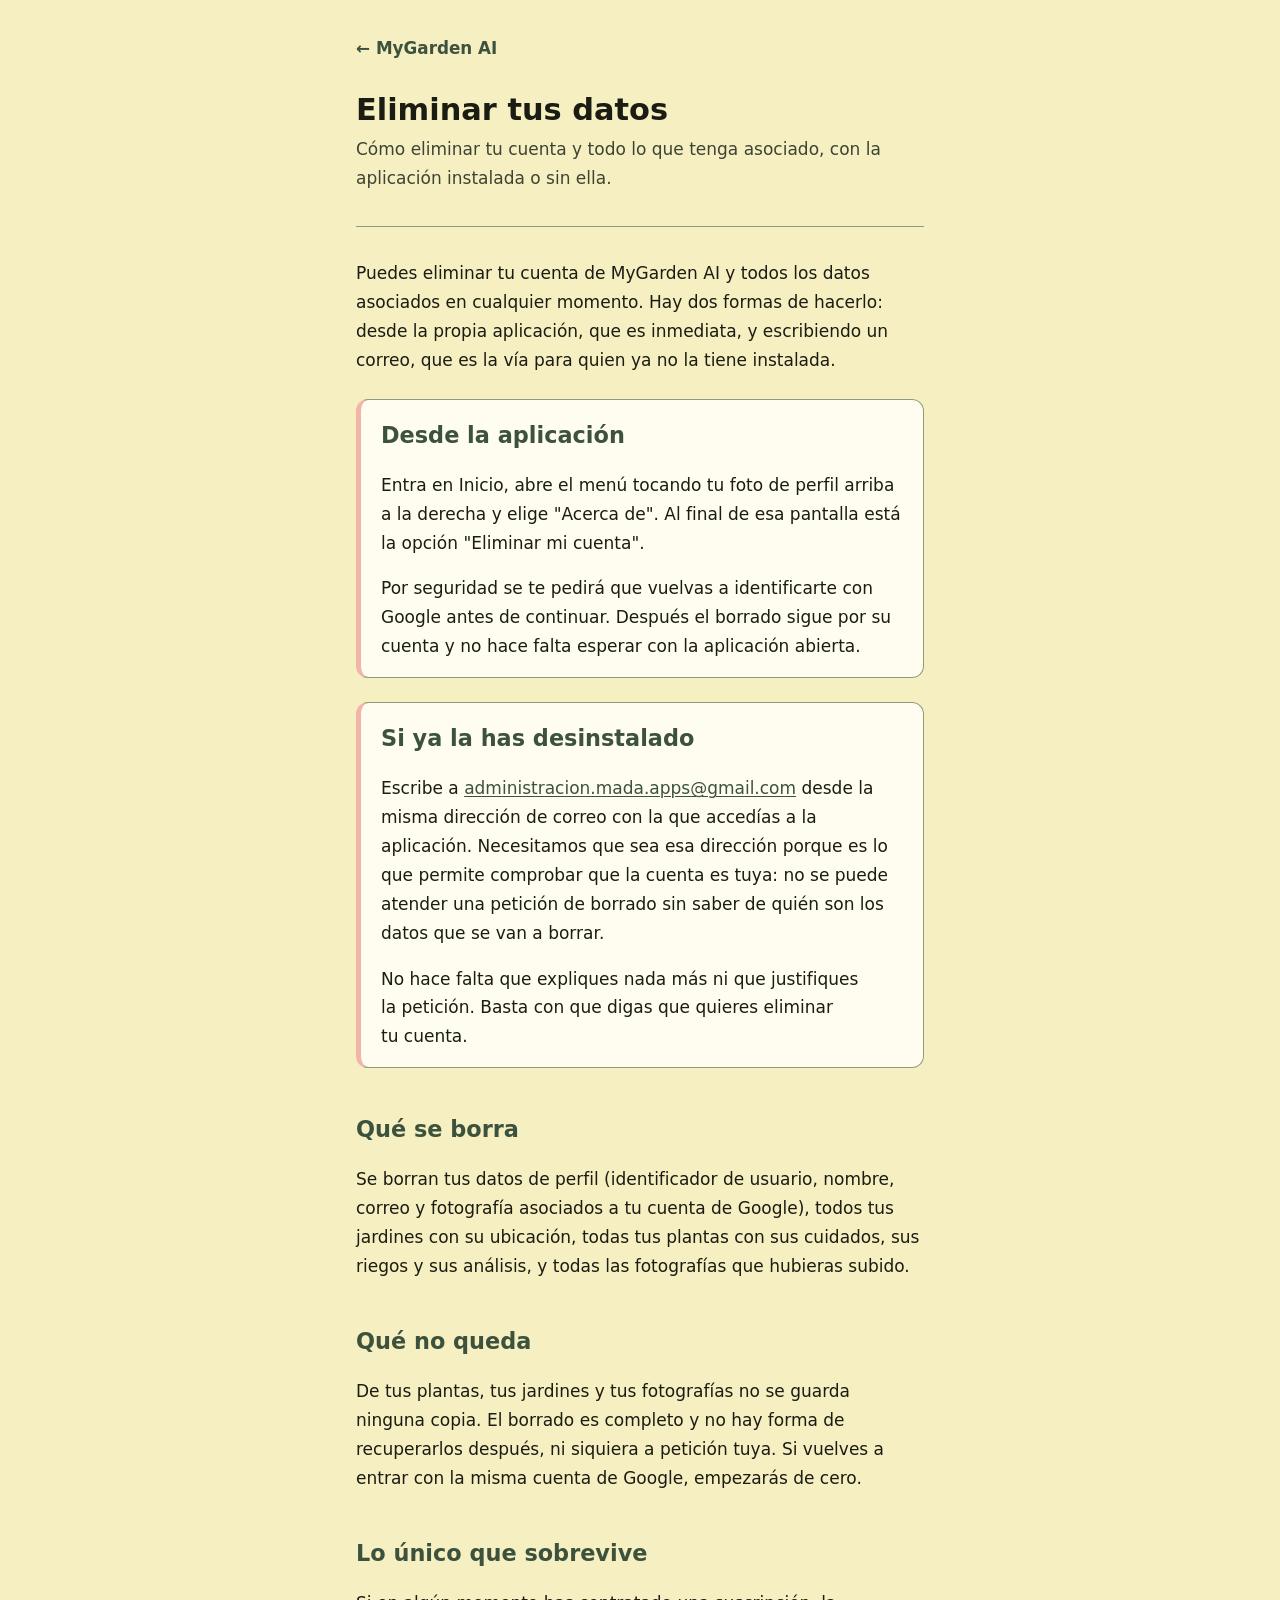
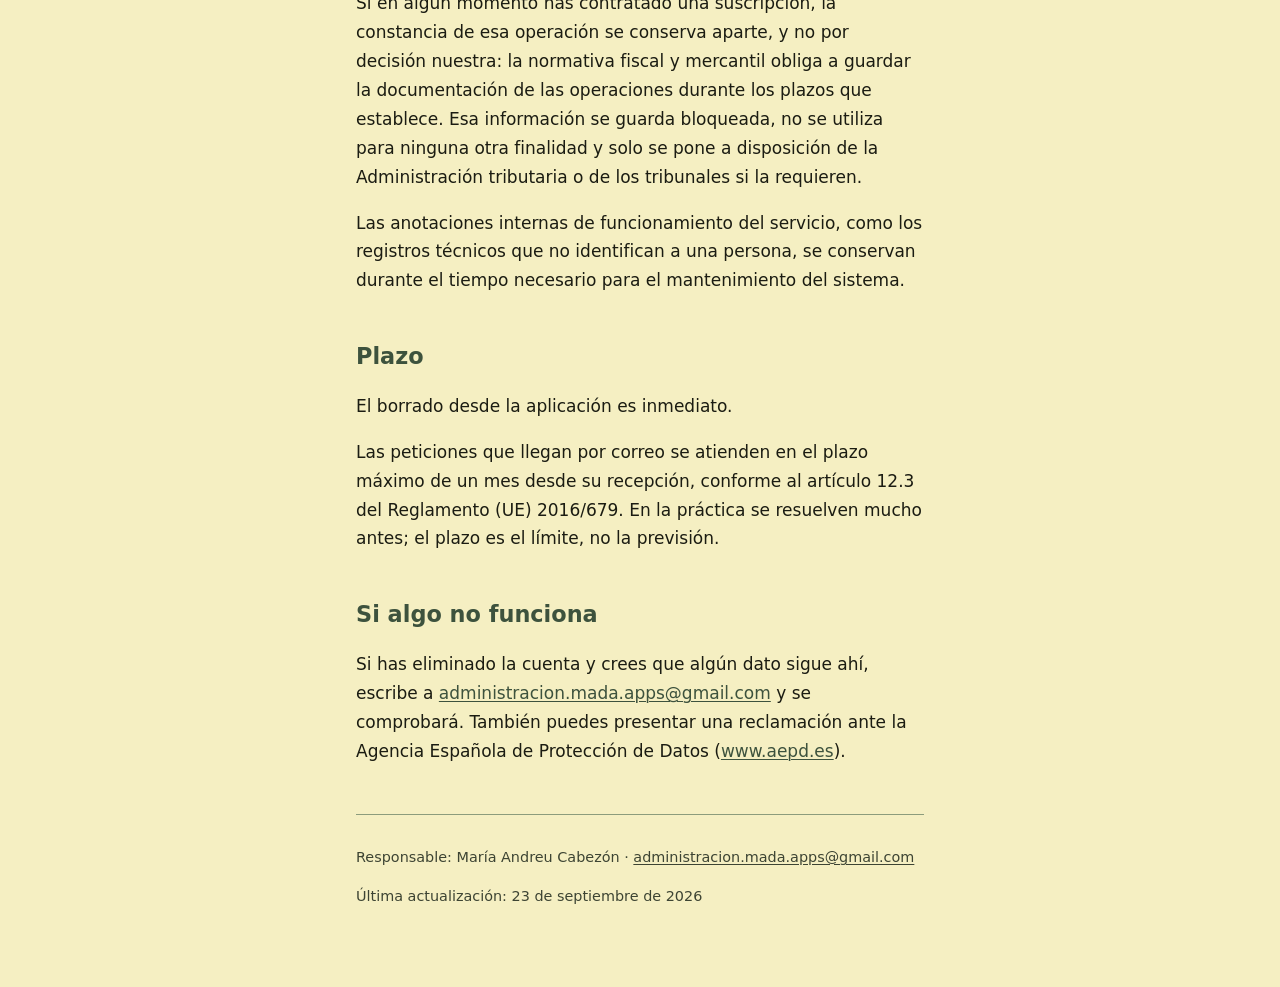
==== borrar-datos.html @ ddff56d8 "Destacar las dos vias de borrado y los avisos de toxicidad .destacado estaba en el CSS pero ninguna " ====
<!DOCTYPE html>
<html lang="es">
  <head>
    <meta charset="utf-8" />
    <meta name="viewport" content="width=device-width, initial-scale=1" />
    <title>Eliminar tus datos · MyGarden AI</title>
    <meta name="description" content="Cómo eliminar tu cuenta y todo lo que tenga asociado, con la aplicación instalada o sin ella." />
    <link rel="stylesheet" href="estilo.css" />
  </head>
  <body>
    <div class="envoltorio">
      <header>
        <a class="marca" href="index.html">&larr; MyGarden AI</a>
        <h1>Eliminar tus datos</h1>
        <p class="entradilla">Cómo eliminar tu cuenta y todo lo que tenga asociado, con la aplicación instalada o sin ella.</p>
      </header>
      <p>Puedes eliminar tu cuenta de MyGarden AI y todos los datos asociados en cualquier momento. Hay dos formas de hacerlo: desde la propia aplicación, que es inmediata, y escribiendo un correo, que es la vía para quien ya no la tiene instalada.</p>
      <div class="destacado">
      <h2 id="desde-la-aplicacion">Desde la aplicación</h2>
      <p>Entra en Inicio, abre el menú tocando tu foto de perfil arriba a la derecha y elige "Acerca de". Al final de esa pantalla está la opción "Eliminar mi cuenta".</p>
      <p>Por seguridad se te pedirá que vuelvas a identificarte con Google antes de continuar. Después el borrado sigue por su cuenta y no hace falta esperar con la aplicación abierta.</p>
      </div>
      <div class="destacado">
      <h2 id="si-ya-la-has-desinstalado">Si ya la has desinstalado</h2>
      <p>Escribe a <a href="mailto:administracion.mada.apps@gmail.com?subject=Eliminar%20mi%20cuenta">administracion.mada.apps@gmail.com</a> desde la misma dirección de correo con la que accedías a la aplicación. Necesitamos que sea esa dirección porque es lo que permite comprobar que la cuenta es tuya: no se puede atender una petición de borrado sin saber de quién son los datos que se van a borrar.</p>
      <p>No hace falta que expliques nada más ni que justifiques la petición. Basta con que digas que quieres eliminar tu cuenta.</p>
      </div>
      <h2 id="que-se-borra">Qué se borra</h2>
      <p>Se borran tus datos de perfil (identificador de usuario, nombre, correo y fotografía asociados a tu cuenta de Google), todos tus jardines con su ubicación, todas tus plantas con sus cuidados, sus riegos y sus análisis, y todas las fotografías que hubieras subido.</p>
      <h2 id="que-no-queda">Qué no queda</h2>
      <p>De tus plantas, tus jardines y tus fotografías no se guarda ninguna copia. El borrado es completo y no hay forma de recuperarlos después, ni siquiera a petición tuya. Si vuelves a entrar con la misma cuenta de Google, empezarás de cero.</p>
      <h2 id="lo-unico-que-sobrevive">Lo único que sobrevive</h2>
      <p>Si en algún momento has contratado una suscripción, la constancia de esa operación se conserva aparte, y no por decisión nuestra: la normativa fiscal y mercantil obliga a guardar la documentación de las operaciones durante los plazos que establece. Esa información se guarda bloqueada, no se utiliza para ninguna otra finalidad y solo se pone a disposición de la Administración tributaria o de los tribunales si la requieren.</p>
      <p>Las anotaciones internas de funcionamiento del servicio, como los registros técnicos que no identifican a una persona, se conservan durante el tiempo necesario para el mantenimiento del sistema.</p>
      <h2 id="plazo">Plazo</h2>
      <p>El borrado desde la aplicación es inmediato.</p>
      <p>Las peticiones que llegan por correo se atienden en el plazo máximo de un mes desde su recepción, conforme al artículo 12.3 del Reglamento (UE) 2016/679. En la práctica se resuelven mucho antes; el plazo es el límite, no la previsión.</p>
      <h2 id="si-algo-no-funciona">Si algo no funciona</h2>
      <p>Si has eliminado la cuenta y crees que algún dato sigue ahí, escribe a <a href="mailto:administracion.mada.apps@gmail.com">administracion.mada.apps@gmail.com</a> y se comprobará. También puedes presentar una reclamación ante la Agencia Española de Protección de Datos (<a href="https://www.aepd.es" rel="noopener">www.aepd.es</a>).</p>
      <footer>
        <p>
          Responsable: María Andreu Cabezón &middot;
          <a href="mailto:administracion.mada.apps@gmail.com">administracion.mada.apps@gmail.com</a>
        </p>
        <p>Última actualización: 23 de septiembre de 2026</p>
      </footer>
    </div>
  </body>
</html>
---- estilo.css ----
/*
 * Los colores son los de la app (ver Color.kt en el repositorio de MyGarden),
 * para que quien llegue aquí desde la ficha de Play reconozca que es lo mismo.
 * La escala de superficies está rota a propósito allí —la tarjeta es más
 * oscura que el fondo— y aquí se respeta por la misma razón.
 */
:root {
  --fondo: #f5efc2;
  --superficie: #fffdf0;
  --tarjeta: #b1c79d;
  --texto: #1b1c12;
  --texto-suave: #3d4433;
  --primario: #3d523d;
  --acento: #f3b4a9;
  --borde: #8c9c7c;
  /* Scrollbars y fondo previo a la carga siguen el esquema, no solo la página. */
  color-scheme: light dark;
}

@media (prefers-color-scheme: dark) {
  :root {
    --fondo: #10140f;
    --superficie: #1b211a;
    --tarjeta: #2a302a;
    --texto: #e0e4db;
    --texto-suave: #c2c9bd;
    --primario: #a8cfa0;
    --acento: #f3b4a9;
    --borde: #46503f;
  }
}

* {
  box-sizing: border-box;
}

body {
  margin: 0;
  padding: 0;
  background: var(--fondo);
  color: var(--texto);
  /*
   * Fuentes del sistema: sin licencia que cumplir, sin descargar nada y, sobre
   * todo, sin pedirle ficheros a Google desde la página que explica a quién
   * van los datos del lector.
   */
  font-family: system-ui, -apple-system, "Segoe UI", Roboto, sans-serif;
  /* Un texto legal se lee entero o no se lee: interlineado generoso. */
  line-height: 1.7;
  /* 17px, pero en rem: respeta el tamaño de texto que el usuario tenga elegido. */
  font-size: 1.0625rem;
}

.envoltorio {
  /* Unos 70 caracteres por línea (medido), que es donde deja de cansar. */
  max-width: 38rem;
  margin: 0 auto;
  padding: 1.5rem 1.25rem 4rem;
}

header {
  border-bottom: 1px solid var(--borde);
  margin-bottom: 2rem;
  padding-bottom: 1rem;
}

.marca {
  display: inline-flex;
  align-items: baseline;
  gap: 0.4rem;
  color: var(--primario);
  font-weight: 700;
  font-size: 1.05rem;
  text-decoration: none;
  /* Es la única vía de vuelta: que se acierte con el pulgar. */
  padding-block: 0.6rem;
}

.marca:hover {
  text-decoration: underline;
}

h1 {
  font-size: 1.9rem;
  line-height: 1.25;
  margin: 1.2rem 0 0.4rem;
  color: var(--texto);
}

/* Con 1.15rem el h2 medía 18px sobre 17px de cuerpo: no se veía al escanear. */
h2 {
  font-size: 1.4rem;
  margin: 2.6rem 0 0.5rem;
  color: var(--primario);
}

/* Los apartados que cuelgan de un grupo: solo los hay en la página de IA. */
h3 {
  font-size: 1.2rem;
  margin: 1.8rem 0 0.4rem;
  color: var(--primario);
}

h1,
h2,
h3 {
  text-wrap: balance;
}

/* Al saltar desde el índice, que el título no quede pegado al borde. */
h2,
h3 {
  scroll-margin-top: 1rem;
}

p,
.indice span {
  text-wrap: pretty;
}

.entradilla {
  color: var(--texto-suave);
  margin-top: 0;
}

/*
 * La portada: el logo hace de título. El dibujo trae su fondo blanco pegado
 * -viene del mismo fichero que usa la app- y en modo oscuro se ve como una
 * tarjeta clara. Es a propósito: la app hace lo mismo, recortándolo con
 * esquinas redondeadas sobre la foto de portada.
 */
header.portada {
  text-align: center;
}

.logo {
  margin: 0.5rem 0 0;
}

.logo img {
  display: block;
  margin: 0 auto;
  width: min(15rem, 70%);
  height: auto;
  border-radius: 20px;
}

.lema {
  color: var(--texto-suave);
  margin: 0.6rem 0 1.2rem;
  font-size: 1.15rem;
}

a {
  color: var(--primario);
  text-decoration-thickness: 1px;
  text-underline-offset: 2px;
}

a:focus-visible,
summary:focus-visible {
  outline: 3px solid var(--primario);
  outline-offset: 2px;
}

/* Las tarjetas del índice: el mismo salvia que la app usa para las suyas. */
.indice {
  list-style: none;
  padding: 0;
  margin: 2rem 0 0;
  display: grid;
  gap: 0.75rem;
}

.indice a {
  display: block;
  background: var(--tarjeta);
  color: var(--texto);
  padding: 1rem 1.25rem;
  border-radius: 14px;
  text-decoration: none;
  border: 1px solid transparent;
}

.indice a:hover,
.indice a:focus-visible {
  border-color: var(--primario);
}

.indice strong {
  display: block;
  font-size: 1.05rem;
}

.indice span {
  color: var(--texto-suave);
  font-size: 0.92rem;
}

/* "En esta página": plegado, para no empujar el texto hacia abajo. */
.contenido {
  border: 1px solid var(--borde);
  border-radius: 12px;
  padding: 0 1.25rem;
  margin: 0 0 1.5rem;
}

.contenido summary {
  cursor: pointer;
  font-weight: 700;
  color: var(--primario);
  padding-block: 0.7rem;
}

.contenido ul {
  list-style: none;
  padding: 0;
  margin: 0 0 0.6rem;
}

.contenido a {
  display: block;
  padding-block: 0.3rem;
}

.contenido .sub {
  margin-left: 1.1rem;
}

/*
 * Lo que el lector tiene que hacer o no puede pasar por alto: las dos vías
 * para borrar sus datos y los avisos de toxicidad. Lleva dentro su título.
 */
.destacado {
  background: var(--superficie);
  border: 1px solid var(--borde);
  border-left: 5px solid var(--acento);
  border-radius: 12px;
  padding: 1rem 1.25rem;
  margin: 1.5rem 0;
}

.destacado > :first-child {
  margin-top: 0;
}

.destacado > :last-child {
  margin-bottom: 0;
}

footer {
  border-top: 1px solid var(--borde);
  margin-top: 3rem;
  padding-top: 1rem;
  color: var(--texto-suave);
  font-size: 0.9rem;
}

footer a {
  color: var(--texto-suave);
}

/* Una línea de teléfono no aguanta 17px con márgenes de escritorio. */
@media (max-width: 30rem) {
  body {
    font-size: 1rem;
  }

  h1 {
    font-size: 1.75rem;
  }

  .envoltorio {
    padding: 1.25rem 1rem 3rem;
  }
}
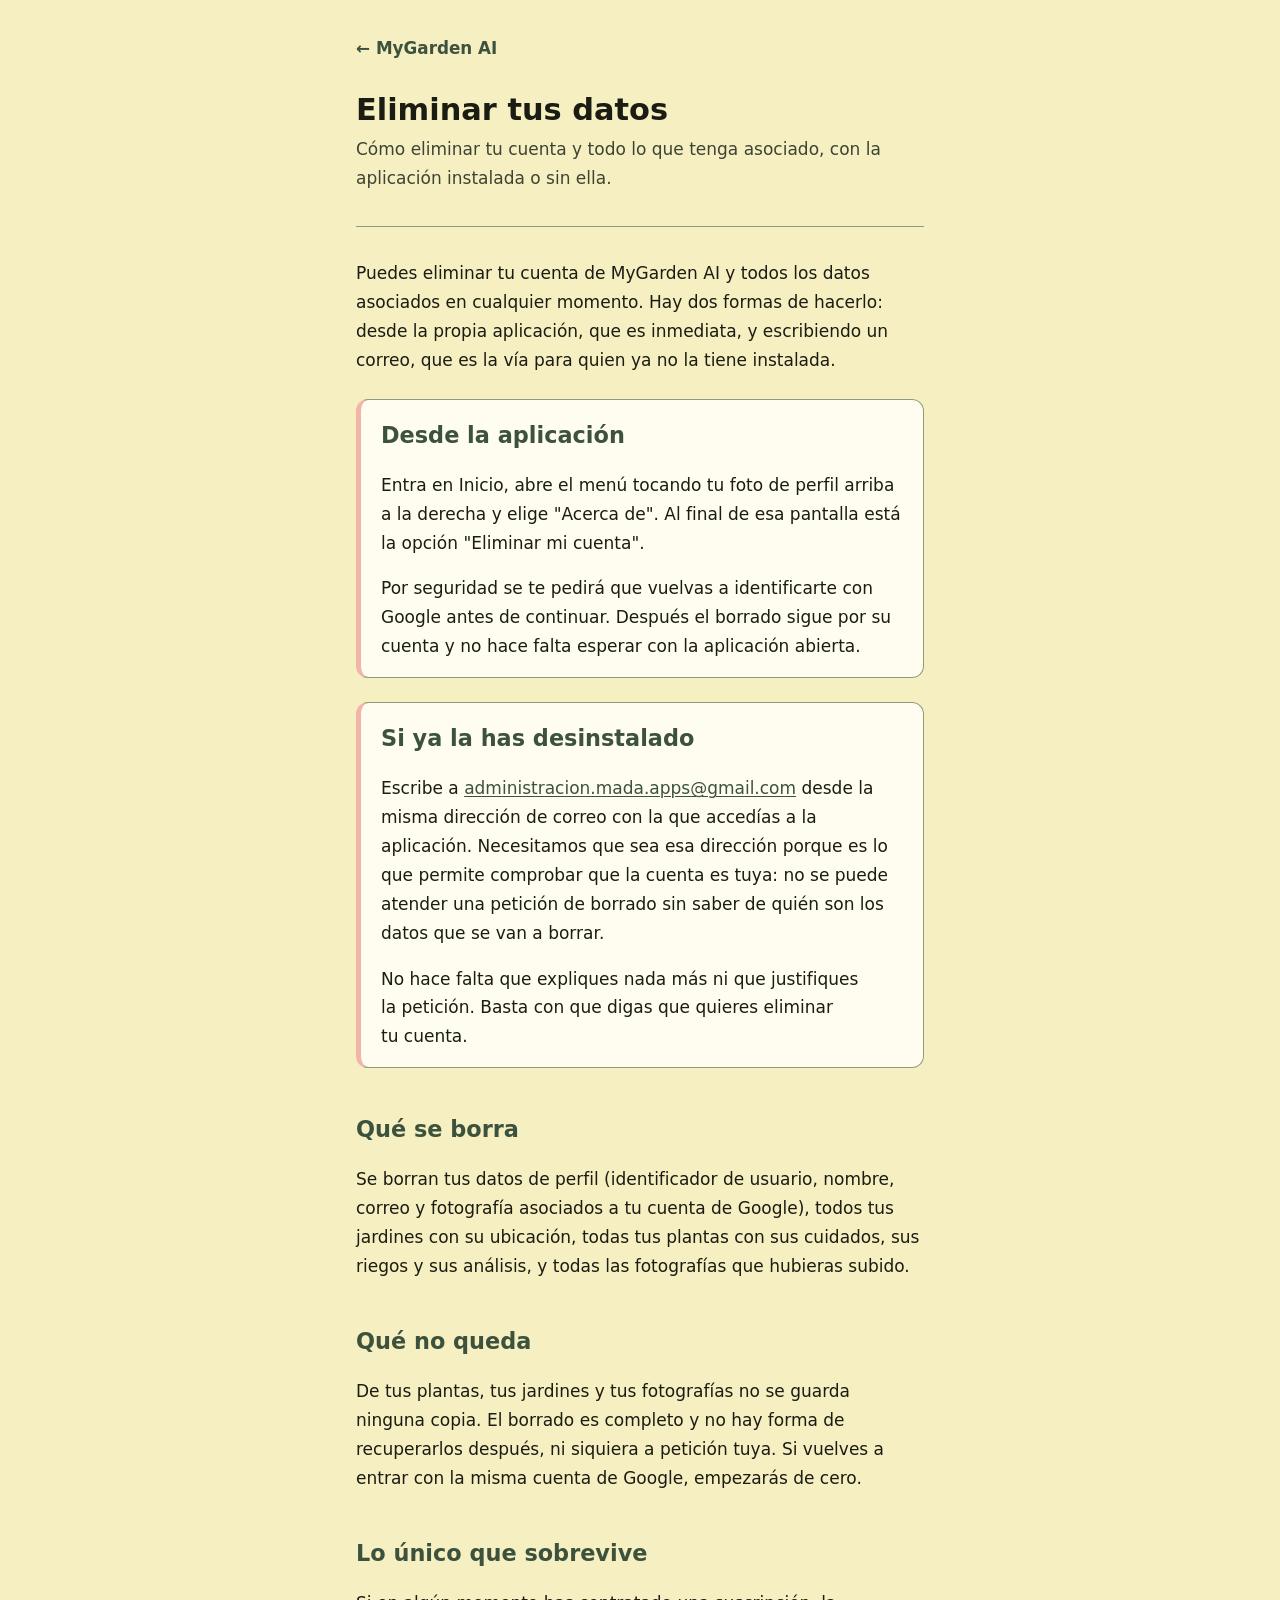
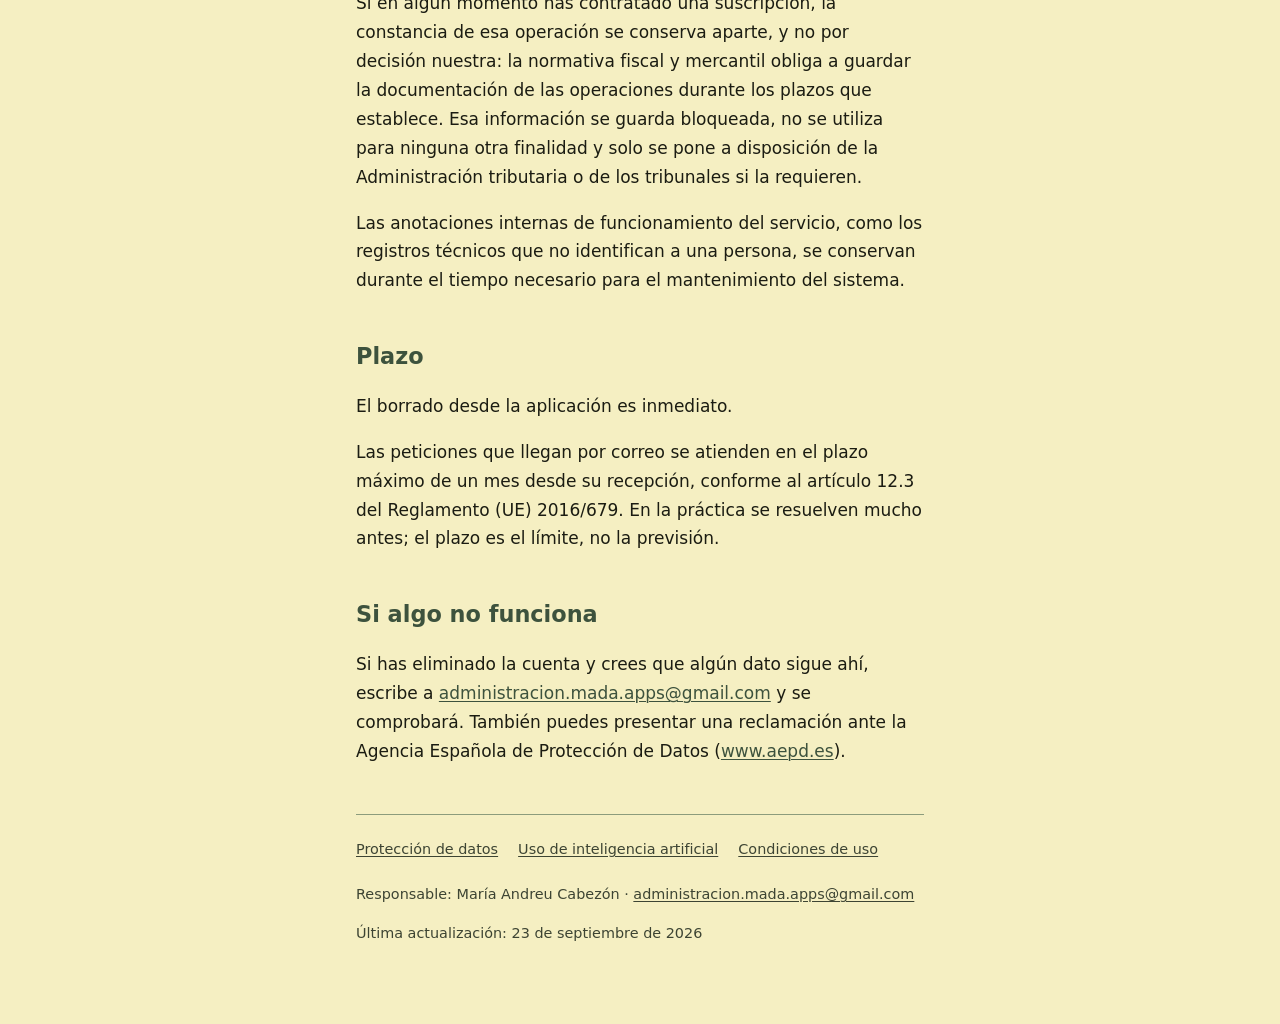
==== commit f8270f9d: "Anadir navegacion entre paginas y el landmark main Desde la politica de privacidad habia que volver " ====
--- a/borrar-datos.html
+++ b/borrar-datos.html
@@ -14,30 +14,39 @@
         <h1>Eliminar tus datos</h1>
         <p class="entradilla">Cómo eliminar tu cuenta y todo lo que tenga asociado, con la aplicación instalada o sin ella.</p>
       </header>
-      <p>Puedes eliminar tu cuenta de MyGarden AI y todos los datos asociados en cualquier momento. Hay dos formas de hacerlo: desde la propia aplicación, que es inmediata, y escribiendo un correo, que es la vía para quien ya no la tiene instalada.</p>
-      <div class="destacado">
-      <h2 id="desde-la-aplicacion">Desde la aplicación</h2>
-      <p>Entra en Inicio, abre el menú tocando tu foto de perfil arriba a la derecha y elige "Acerca de". Al final de esa pantalla está la opción "Eliminar mi cuenta".</p>
-      <p>Por seguridad se te pedirá que vuelvas a identificarte con Google antes de continuar. Después el borrado sigue por su cuenta y no hace falta esperar con la aplicación abierta.</p>
-      </div>
-      <div class="destacado">
-      <h2 id="si-ya-la-has-desinstalado">Si ya la has desinstalado</h2>
-      <p>Escribe a <a href="mailto:administracion.mada.apps@gmail.com?subject=Eliminar%20mi%20cuenta">administracion.mada.apps@gmail.com</a> desde la misma dirección de correo con la que accedías a la aplicación. Necesitamos que sea esa dirección porque es lo que permite comprobar que la cuenta es tuya: no se puede atender una petición de borrado sin saber de quién son los datos que se van a borrar.</p>
-      <p>No hace falta que expliques nada más ni que justifiques la petición. Basta con que digas que quieres eliminar tu cuenta.</p>
-      </div>
-      <h2 id="que-se-borra">Qué se borra</h2>
-      <p>Se borran tus datos de perfil (identificador de usuario, nombre, correo y fotografía asociados a tu cuenta de Google), todos tus jardines con su ubicación, todas tus plantas con sus cuidados, sus riegos y sus análisis, y todas las fotografías que hubieras subido.</p>
-      <h2 id="que-no-queda">Qué no queda</h2>
-      <p>De tus plantas, tus jardines y tus fotografías no se guarda ninguna copia. El borrado es completo y no hay forma de recuperarlos después, ni siquiera a petición tuya. Si vuelves a entrar con la misma cuenta de Google, empezarás de cero.</p>
-      <h2 id="lo-unico-que-sobrevive">Lo único que sobrevive</h2>
-      <p>Si en algún momento has contratado una suscripción, la constancia de esa operación se conserva aparte, y no por decisión nuestra: la normativa fiscal y mercantil obliga a guardar la documentación de las operaciones durante los plazos que establece. Esa información se guarda bloqueada, no se utiliza para ninguna otra finalidad y solo se pone a disposición de la Administración tributaria o de los tribunales si la requieren.</p>
-      <p>Las anotaciones internas de funcionamiento del servicio, como los registros técnicos que no identifican a una persona, se conservan durante el tiempo necesario para el mantenimiento del sistema.</p>
-      <h2 id="plazo">Plazo</h2>
-      <p>El borrado desde la aplicación es inmediato.</p>
-      <p>Las peticiones que llegan por correo se atienden en el plazo máximo de un mes desde su recepción, conforme al artículo 12.3 del Reglamento (UE) 2016/679. En la práctica se resuelven mucho antes; el plazo es el límite, no la previsión.</p>
-      <h2 id="si-algo-no-funciona">Si algo no funciona</h2>
-      <p>Si has eliminado la cuenta y crees que algún dato sigue ahí, escribe a <a href="mailto:administracion.mada.apps@gmail.com">administracion.mada.apps@gmail.com</a> y se comprobará. También puedes presentar una reclamación ante la Agencia Española de Protección de Datos (<a href="https://www.aepd.es" rel="noopener">www.aepd.es</a>).</p>
+      <main>
+        <p>Puedes eliminar tu cuenta de MyGarden AI y todos los datos asociados en cualquier momento. Hay dos formas de hacerlo: desde la propia aplicación, que es inmediata, y escribiendo un correo, que es la vía para quien ya no la tiene instalada.</p>
+        <div class="destacado">
+        <h2 id="desde-la-aplicacion">Desde la aplicación</h2>
+        <p>Entra en Inicio, abre el menú tocando tu foto de perfil arriba a la derecha y elige "Acerca de". Al final de esa pantalla está la opción "Eliminar mi cuenta".</p>
+        <p>Por seguridad se te pedirá que vuelvas a identificarte con Google antes de continuar. Después el borrado sigue por su cuenta y no hace falta esperar con la aplicación abierta.</p>
+        </div>
+        <div class="destacado">
+        <h2 id="si-ya-la-has-desinstalado">Si ya la has desinstalado</h2>
+        <p>Escribe a <a href="mailto:administracion.mada.apps@gmail.com?subject=Eliminar%20mi%20cuenta">administracion.mada.apps@gmail.com</a> desde la misma dirección de correo con la que accedías a la aplicación. Necesitamos que sea esa dirección porque es lo que permite comprobar que la cuenta es tuya: no se puede atender una petición de borrado sin saber de quién son los datos que se van a borrar.</p>
+        <p>No hace falta que expliques nada más ni que justifiques la petición. Basta con que digas que quieres eliminar tu cuenta.</p>
+        </div>
+        <h2 id="que-se-borra">Qué se borra</h2>
+        <p>Se borran tus datos de perfil (identificador de usuario, nombre, correo y fotografía asociados a tu cuenta de Google), todos tus jardines con su ubicación, todas tus plantas con sus cuidados, sus riegos y sus análisis, y todas las fotografías que hubieras subido.</p>
+        <h2 id="que-no-queda">Qué no queda</h2>
+        <p>De tus plantas, tus jardines y tus fotografías no se guarda ninguna copia. El borrado es completo y no hay forma de recuperarlos después, ni siquiera a petición tuya. Si vuelves a entrar con la misma cuenta de Google, empezarás de cero.</p>
+        <h2 id="lo-unico-que-sobrevive">Lo único que sobrevive</h2>
+        <p>Si en algún momento has contratado una suscripción, la constancia de esa operación se conserva aparte, y no por decisión nuestra: la normativa fiscal y mercantil obliga a guardar la documentación de las operaciones durante los plazos que establece. Esa información se guarda bloqueada, no se utiliza para ninguna otra finalidad y solo se pone a disposición de la Administración tributaria o de los tribunales si la requieren.</p>
+        <p>Las anotaciones internas de funcionamiento del servicio, como los registros técnicos que no identifican a una persona, se conservan durante el tiempo necesario para el mantenimiento del sistema.</p>
+        <h2 id="plazo">Plazo</h2>
+        <p>El borrado desde la aplicación es inmediato.</p>
+        <p>Las peticiones que llegan por correo se atienden en el plazo máximo de un mes desde su recepción, conforme al artículo 12.3 del Reglamento (UE) 2016/679. En la práctica se resuelven mucho antes; el plazo es el límite, no la previsión.</p>
+        <h2 id="si-algo-no-funciona">Si algo no funciona</h2>
+        <p>Si has eliminado la cuenta y crees que algún dato sigue ahí, escribe a <a href="mailto:administracion.mada.apps@gmail.com">administracion.mada.apps@gmail.com</a> y se comprobará. También puedes presentar una reclamación ante la Agencia Española de Protección de Datos (<a href="https://www.aepd.es" rel="noopener">www.aepd.es</a>).</p>
+      </main>
       <footer>
+        <nav aria-label="Otras páginas">
+          <ul>
+            <li><a href="privacidad.html">Protección de datos</a></li>
+            <li><a href="ia.html">Uso de inteligencia artificial</a></li>
+            <li><a href="terminos.html">Condiciones de uso</a></li>
+          </ul>
+        </nav>
         <p>
           Responsable: María Andreu Cabezón &middot;
           <a href="mailto:administracion.mada.apps@gmail.com">administracion.mada.apps@gmail.com</a>
--- a/estilo.css
+++ b/estilo.css
@@ -260,6 +260,21 @@
   color: var(--texto-suave);
 }
 
+/* Las demás páginas. El alto del enlace es para que se acierte con el pulgar. */
+footer nav ul {
+  list-style: none;
+  padding: 0;
+  margin: 0 0 0.75rem;
+  display: flex;
+  flex-wrap: wrap;
+  gap: 0 1.25rem;
+}
+
+footer nav a {
+  display: inline-block;
+  padding-block: 0.4rem;
+}
+
 /* Una línea de teléfono no aguanta 17px con márgenes de escritorio. */
 @media (max-width: 30rem) {
   body {
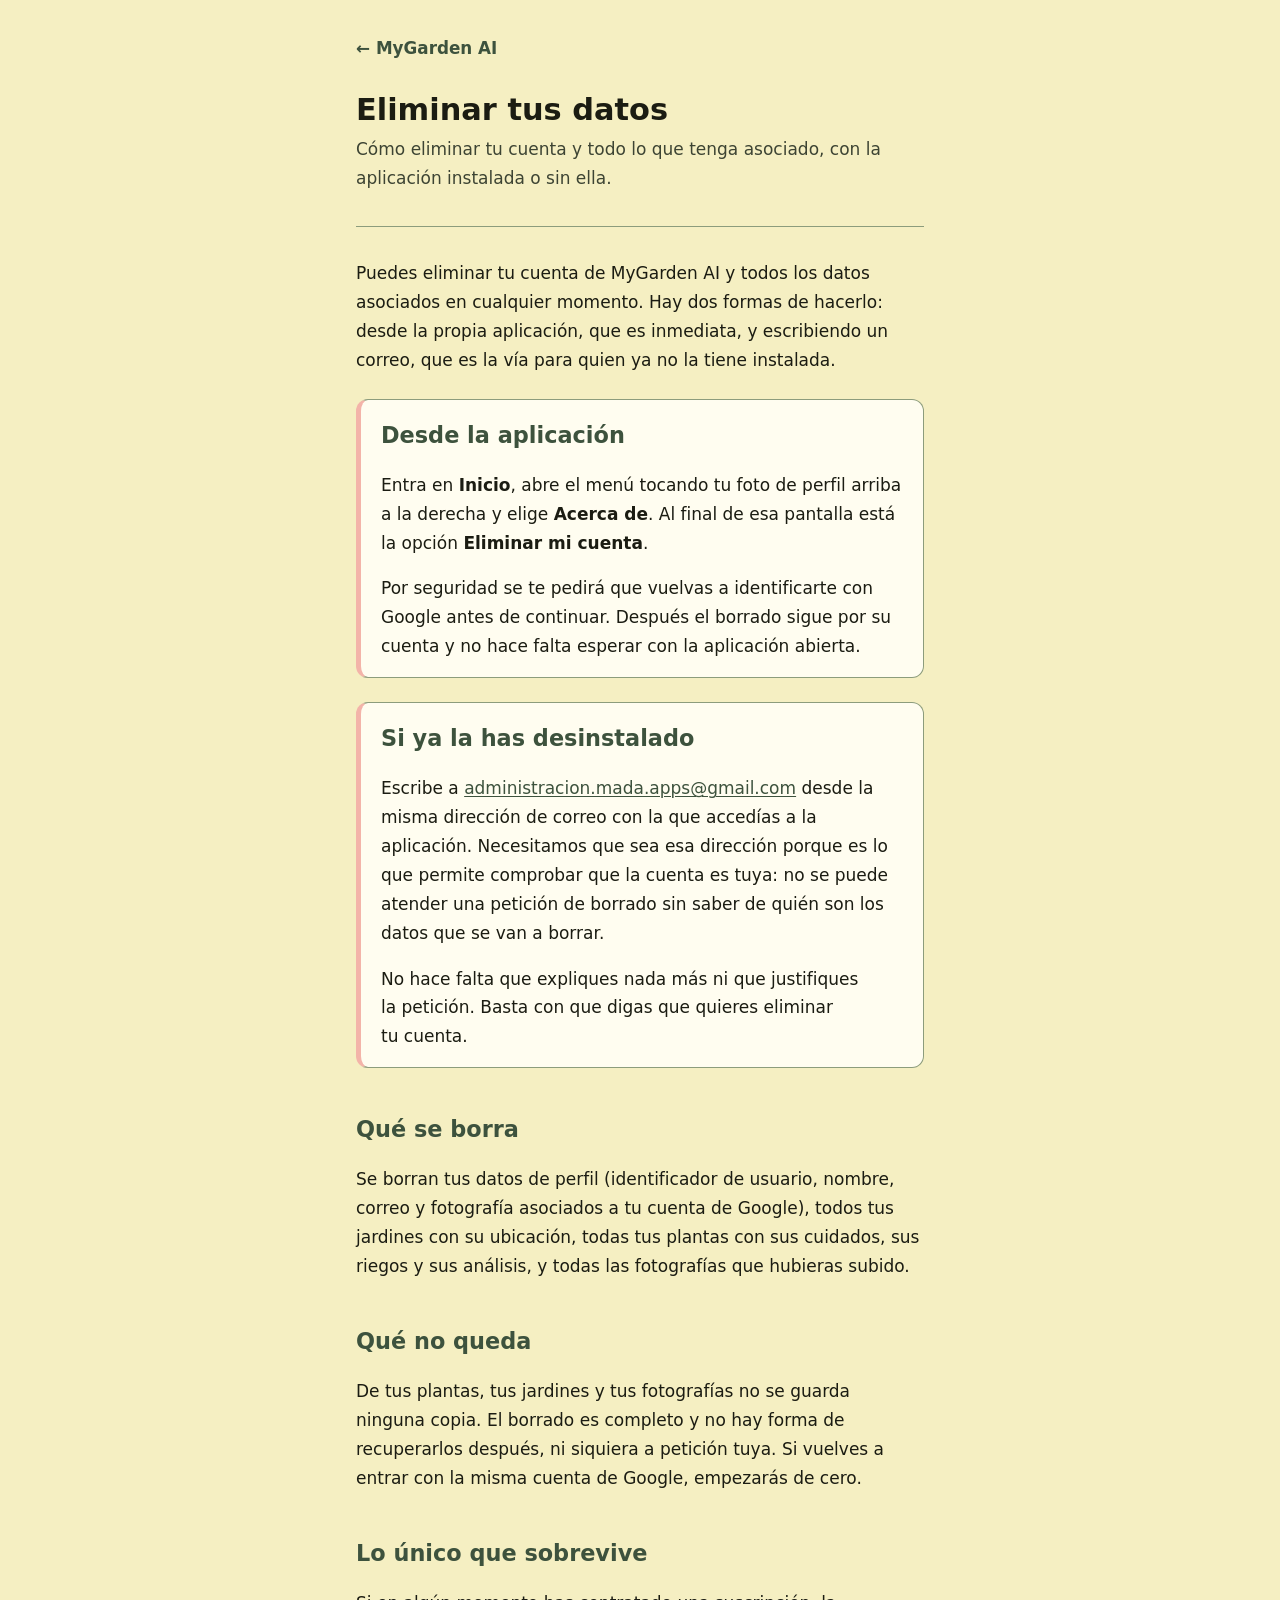
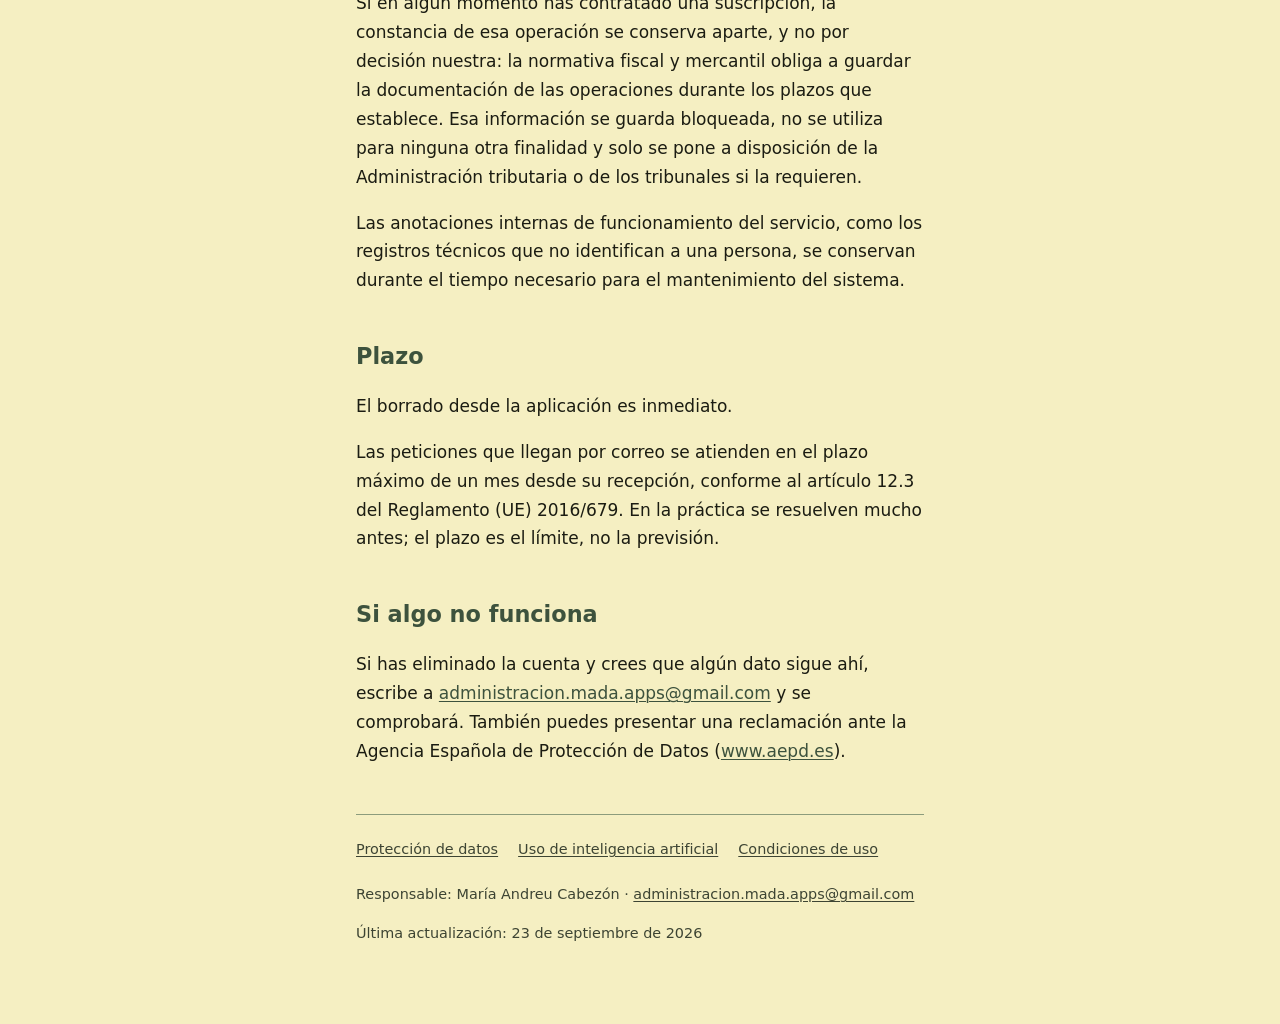
==== commit cc5b61ae: "Poner en negrita los nombres de menu en borrar-datos "Inicio", "Acerca de" y "Eliminar mi cuenta" ib" ====
--- a/borrar-datos.html
+++ b/borrar-datos.html
@@ -5,6 +5,20 @@
     <meta name="viewport" content="width=device-width, initial-scale=1" />
     <title>Eliminar tus datos · MyGarden AI</title>
     <meta name="description" content="Cómo eliminar tu cuenta y todo lo que tenga asociado, con la aplicación instalada o sin ella." />
+    <meta name="theme-color" content="#f5efc2" media="(prefers-color-scheme: light)" />
+    <meta name="theme-color" content="#10140f" media="(prefers-color-scheme: dark)" />
+    <link rel="icon" href="icono.png" type="image/png" />
+    <link rel="apple-touch-icon" href="icono.png" />
+    <meta property="og:site_name" content="MyGarden AI" />
+    <meta property="og:type" content="website" />
+    <meta property="og:locale" content="es_ES" />
+    <meta property="og:title" content="Eliminar tus datos · MyGarden AI" />
+    <meta property="og:description" content="Cómo eliminar tu cuenta y todo lo que tenga asociado, con la aplicación instalada o sin ella." />
+    <meta property="og:url" content="https://administracionmadaapps.github.io/MyGarden_web/borrar-datos.html" />
+    <meta property="og:image" content="https://administracionmadaapps.github.io/MyGarden_web/logo.jpg" />
+    <meta property="og:image:width" content="1024" />
+    <meta property="og:image:height" content="806" />
+    <meta property="og:image:alt" content="MyGarden AI" />
     <link rel="stylesheet" href="estilo.css" />
   </head>
   <body>
@@ -18,7 +32,7 @@
         <p>Puedes eliminar tu cuenta de MyGarden AI y todos los datos asociados en cualquier momento. Hay dos formas de hacerlo: desde la propia aplicación, que es inmediata, y escribiendo un correo, que es la vía para quien ya no la tiene instalada.</p>
         <div class="destacado">
         <h2 id="desde-la-aplicacion">Desde la aplicación</h2>
-        <p>Entra en Inicio, abre el menú tocando tu foto de perfil arriba a la derecha y elige "Acerca de". Al final de esa pantalla está la opción "Eliminar mi cuenta".</p>
+        <p>Entra en <strong>Inicio</strong>, abre el menú tocando tu foto de perfil arriba a la derecha y elige <strong>Acerca de</strong>. Al final de esa pantalla está la opción <strong>Eliminar mi cuenta</strong>.</p>
         <p>Por seguridad se te pedirá que vuelvas a identificarte con Google antes de continuar. Después el borrado sigue por su cuenta y no hace falta esperar con la aplicación abierta.</p>
         </div>
         <div class="destacado">
--- a/estilo.css
+++ b/estilo.css
@@ -197,6 +197,25 @@
   font-size: 0.92rem;
 }
 
+/*
+ * La tarjeta de lo que más se viene a buscar, rellena para que se vea la
+ * primera. Texto en --fondo sobre --primario: el par invertido de los enlaces,
+ * con el mismo contraste (7,3:1 en claro, 10,7:1 en oscuro).
+ */
+.indice a.principal {
+  background: var(--primario);
+  color: var(--fondo);
+}
+
+.indice a.principal span {
+  color: var(--fondo);
+}
+
+.indice a.principal:hover,
+.indice a.principal:focus-visible {
+  border-color: var(--fondo);
+}
+
 /* "En esta página": plegado, para no empujar el texto hacia abajo. */
 .contenido {
   border: 1px solid var(--borde);
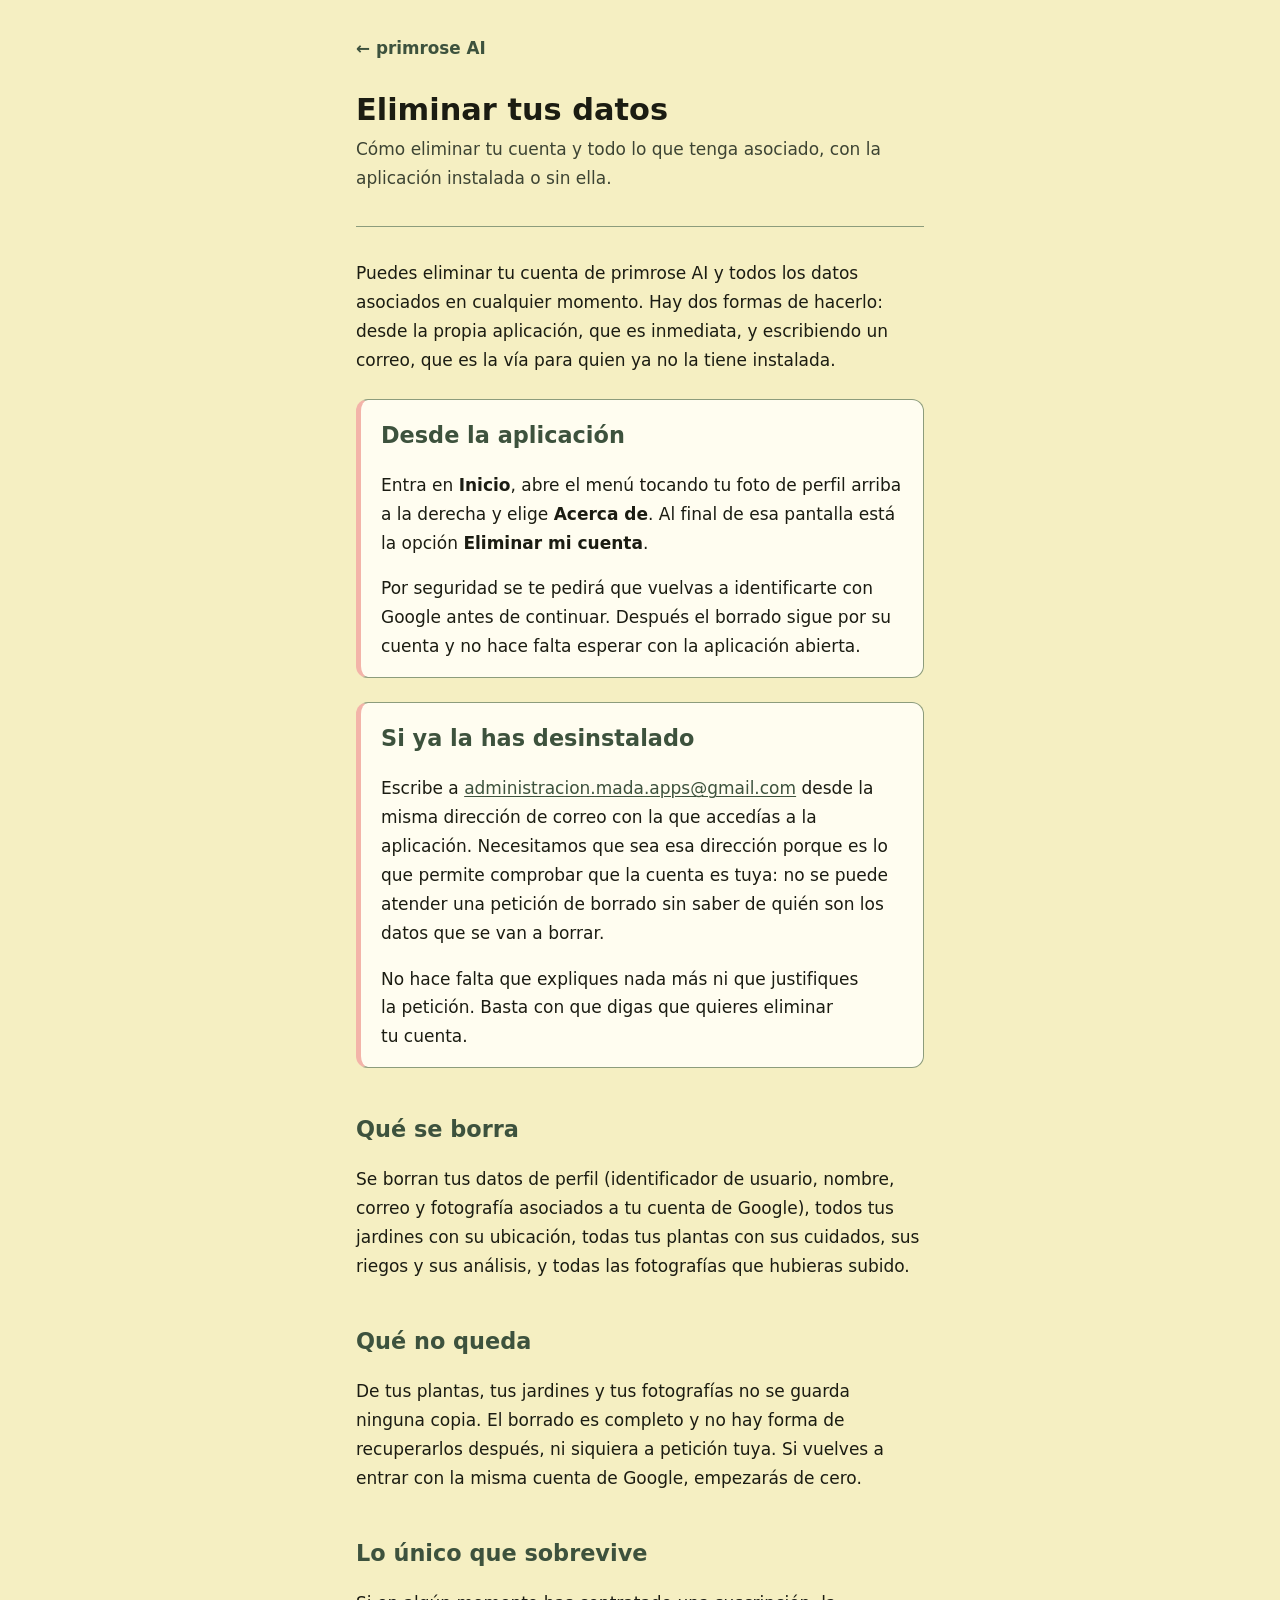
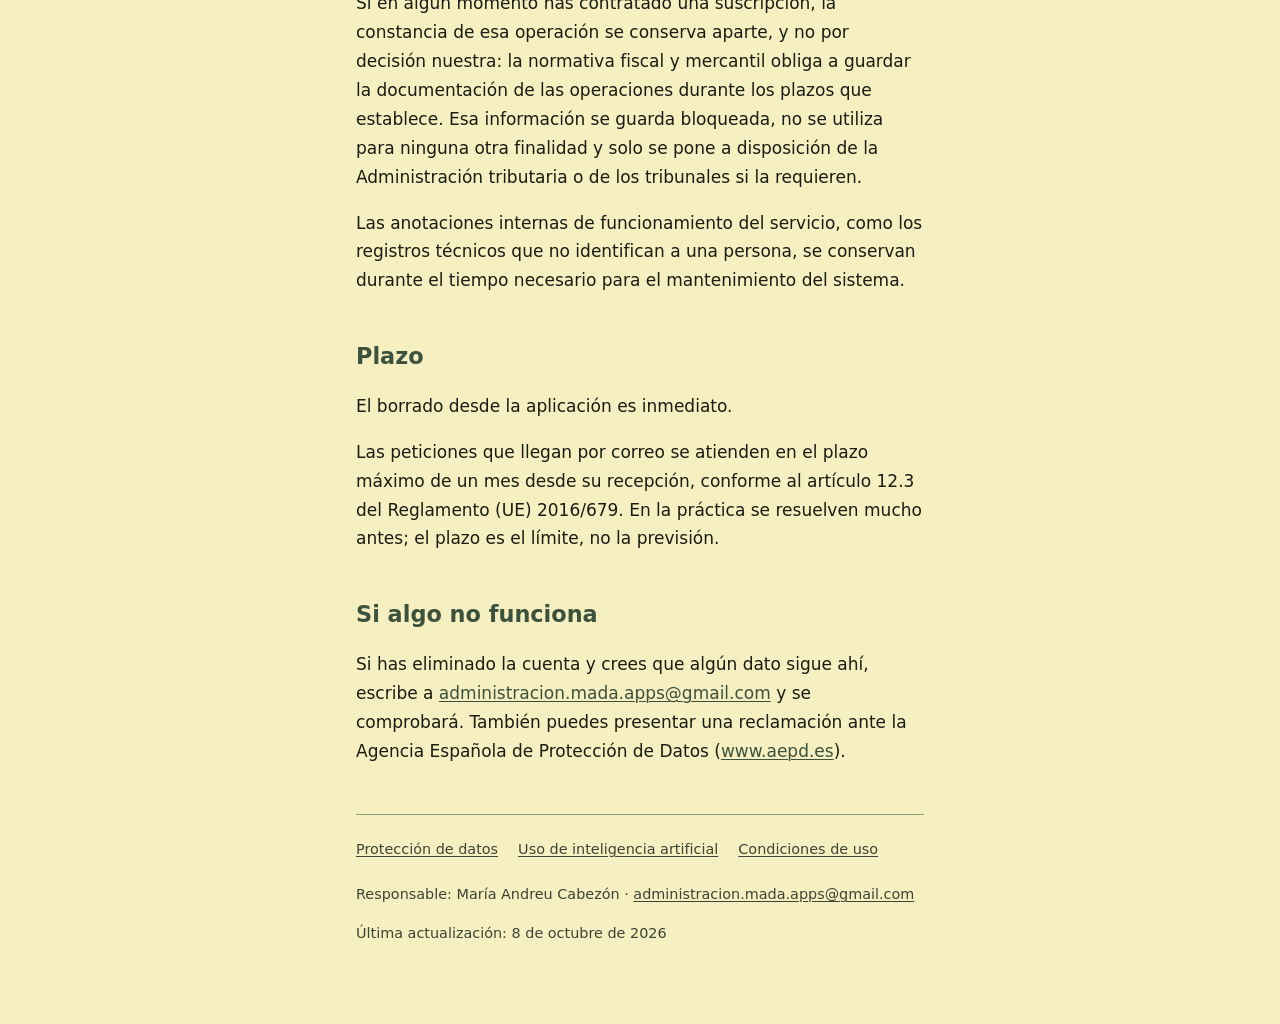
==== commit 332a457c: "Cambiar el nombre y el logo de la web a primrose AI David, oct 2026. Sigue a la app (MyGarden, commi" ====
--- a/borrar-datos.html
+++ b/borrar-datos.html
@@ -3,33 +3,33 @@
   <head>
     <meta charset="utf-8" />
     <meta name="viewport" content="width=device-width, initial-scale=1" />
-    <title>Eliminar tus datos · MyGarden AI</title>
+    <title>Eliminar tus datos · primrose AI</title>
     <meta name="description" content="Cómo eliminar tu cuenta y todo lo que tenga asociado, con la aplicación instalada o sin ella." />
     <meta name="theme-color" content="#f5efc2" media="(prefers-color-scheme: light)" />
     <meta name="theme-color" content="#10140f" media="(prefers-color-scheme: dark)" />
     <link rel="icon" href="icono.png" type="image/png" />
     <link rel="apple-touch-icon" href="icono.png" />
-    <meta property="og:site_name" content="MyGarden AI" />
+    <meta property="og:site_name" content="primrose AI" />
     <meta property="og:type" content="website" />
     <meta property="og:locale" content="es_ES" />
-    <meta property="og:title" content="Eliminar tus datos · MyGarden AI" />
+    <meta property="og:title" content="Eliminar tus datos · primrose AI" />
     <meta property="og:description" content="Cómo eliminar tu cuenta y todo lo que tenga asociado, con la aplicación instalada o sin ella." />
     <meta property="og:url" content="https://administracionmadaapps.github.io/MyGarden_web/borrar-datos.html" />
     <meta property="og:image" content="https://administracionmadaapps.github.io/MyGarden_web/logo.jpg" />
     <meta property="og:image:width" content="1024" />
     <meta property="og:image:height" content="806" />
-    <meta property="og:image:alt" content="MyGarden AI" />
+    <meta property="og:image:alt" content="primrose AI" />
     <link rel="stylesheet" href="estilo.css" />
   </head>
   <body>
     <div class="envoltorio">
       <header>
-        <a class="marca" href="index.html">&larr; MyGarden AI</a>
+        <a class="marca" href="index.html">&larr; primrose AI</a>
         <h1>Eliminar tus datos</h1>
         <p class="entradilla">Cómo eliminar tu cuenta y todo lo que tenga asociado, con la aplicación instalada o sin ella.</p>
       </header>
       <main>
-        <p>Puedes eliminar tu cuenta de MyGarden AI y todos los datos asociados en cualquier momento. Hay dos formas de hacerlo: desde la propia aplicación, que es inmediata, y escribiendo un correo, que es la vía para quien ya no la tiene instalada.</p>
+        <p>Puedes eliminar tu cuenta de primrose AI y todos los datos asociados en cualquier momento. Hay dos formas de hacerlo: desde la propia aplicación, que es inmediata, y escribiendo un correo, que es la vía para quien ya no la tiene instalada.</p>
         <div class="destacado">
         <h2 id="desde-la-aplicacion">Desde la aplicación</h2>
         <p>Entra en <strong>Inicio</strong>, abre el menú tocando tu foto de perfil arriba a la derecha y elige <strong>Acerca de</strong>. Al final de esa pantalla está la opción <strong>Eliminar mi cuenta</strong>.</p>
@@ -65,7 +65,7 @@
           Responsable: María Andreu Cabezón &middot;
           <a href="mailto:administracion.mada.apps@gmail.com">administracion.mada.apps@gmail.com</a>
         </p>
-        <p>Última actualización: 23 de septiembre de 2026</p>
+        <p>Última actualización: 8 de octubre de 2026</p>
       </footer>
     </div>
   </body>
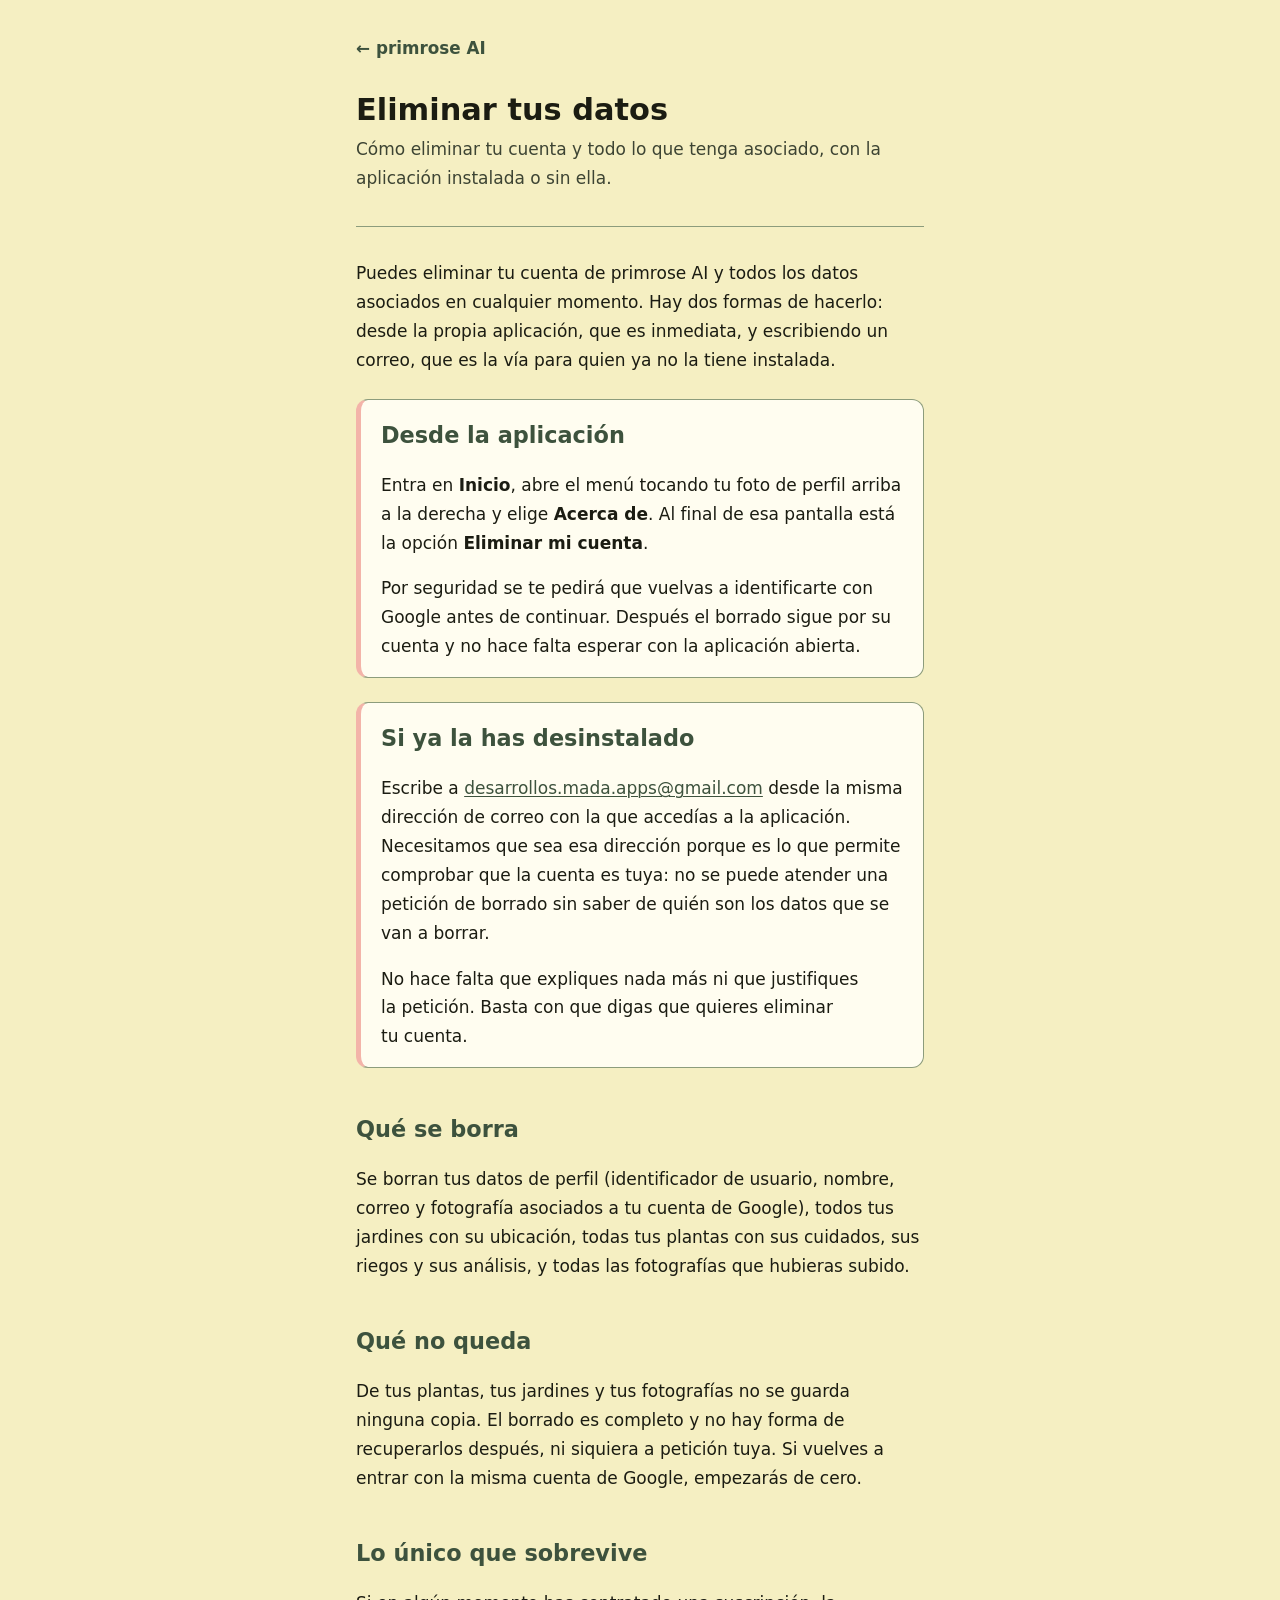
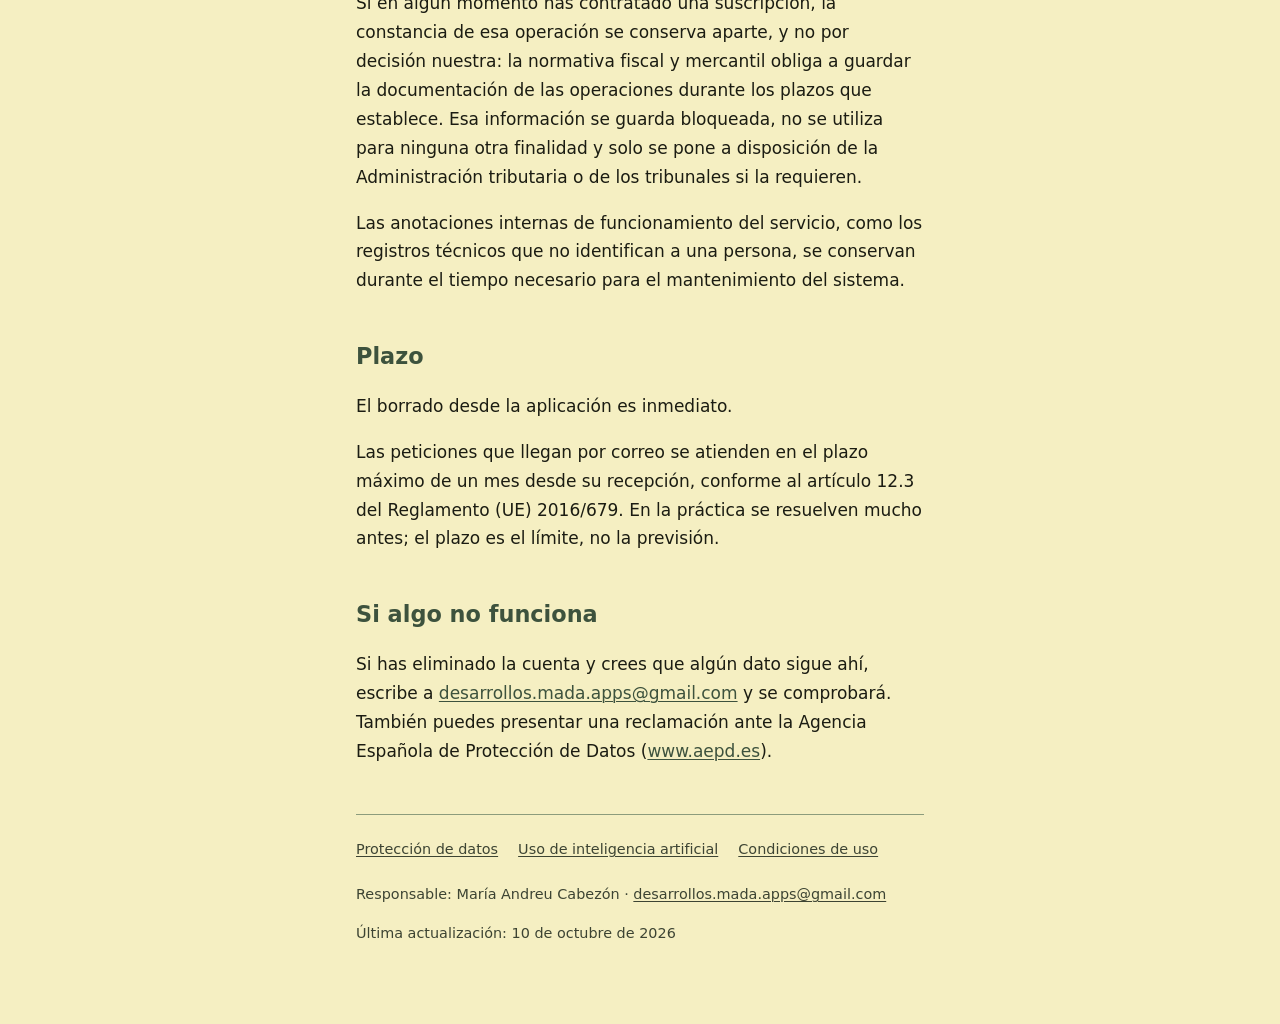
==== commit f49c5a0b: "Regenerar con el correo de contacto nuevo y la politica completada David, oct 2026. Sigue a la app (" ====
--- a/borrar-datos.html
+++ b/borrar-datos.html
@@ -37,7 +37,7 @@
         </div>
         <div class="destacado">
         <h2 id="si-ya-la-has-desinstalado">Si ya la has desinstalado</h2>
-        <p>Escribe a <a href="mailto:administracion.mada.apps@gmail.com?subject=Eliminar%20mi%20cuenta">administracion.mada.apps@gmail.com</a> desde la misma dirección de correo con la que accedías a la aplicación. Necesitamos que sea esa dirección porque es lo que permite comprobar que la cuenta es tuya: no se puede atender una petición de borrado sin saber de quién son los datos que se van a borrar.</p>
+        <p>Escribe a <a href="mailto:desarrollos.mada.apps@gmail.com?subject=Eliminar%20mi%20cuenta">desarrollos.mada.apps@gmail.com</a> desde la misma dirección de correo con la que accedías a la aplicación. Necesitamos que sea esa dirección porque es lo que permite comprobar que la cuenta es tuya: no se puede atender una petición de borrado sin saber de quién son los datos que se van a borrar.</p>
         <p>No hace falta que expliques nada más ni que justifiques la petición. Basta con que digas que quieres eliminar tu cuenta.</p>
         </div>
         <h2 id="que-se-borra">Qué se borra</h2>
@@ -51,7 +51,7 @@
         <p>El borrado desde la aplicación es inmediato.</p>
         <p>Las peticiones que llegan por correo se atienden en el plazo máximo de un mes desde su recepción, conforme al artículo 12.3 del Reglamento (UE) 2016/679. En la práctica se resuelven mucho antes; el plazo es el límite, no la previsión.</p>
         <h2 id="si-algo-no-funciona">Si algo no funciona</h2>
-        <p>Si has eliminado la cuenta y crees que algún dato sigue ahí, escribe a <a href="mailto:administracion.mada.apps@gmail.com">administracion.mada.apps@gmail.com</a> y se comprobará. También puedes presentar una reclamación ante la Agencia Española de Protección de Datos (<a href="https://www.aepd.es" rel="noopener">www.aepd.es</a>).</p>
+        <p>Si has eliminado la cuenta y crees que algún dato sigue ahí, escribe a <a href="mailto:desarrollos.mada.apps@gmail.com">desarrollos.mada.apps@gmail.com</a> y se comprobará. También puedes presentar una reclamación ante la Agencia Española de Protección de Datos (<a href="https://www.aepd.es" rel="noopener">www.aepd.es</a>).</p>
       </main>
       <footer>
         <nav aria-label="Otras páginas">
@@ -63,9 +63,9 @@
         </nav>
         <p>
           Responsable: María Andreu Cabezón &middot;
-          <a href="mailto:administracion.mada.apps@gmail.com">administracion.mada.apps@gmail.com</a>
+          <a href="mailto:desarrollos.mada.apps@gmail.com">desarrollos.mada.apps@gmail.com</a>
         </p>
-        <p>Última actualización: 8 de octubre de 2026</p>
+        <p>Última actualización: 10 de octubre de 2026</p>
       </footer>
     </div>
   </body>
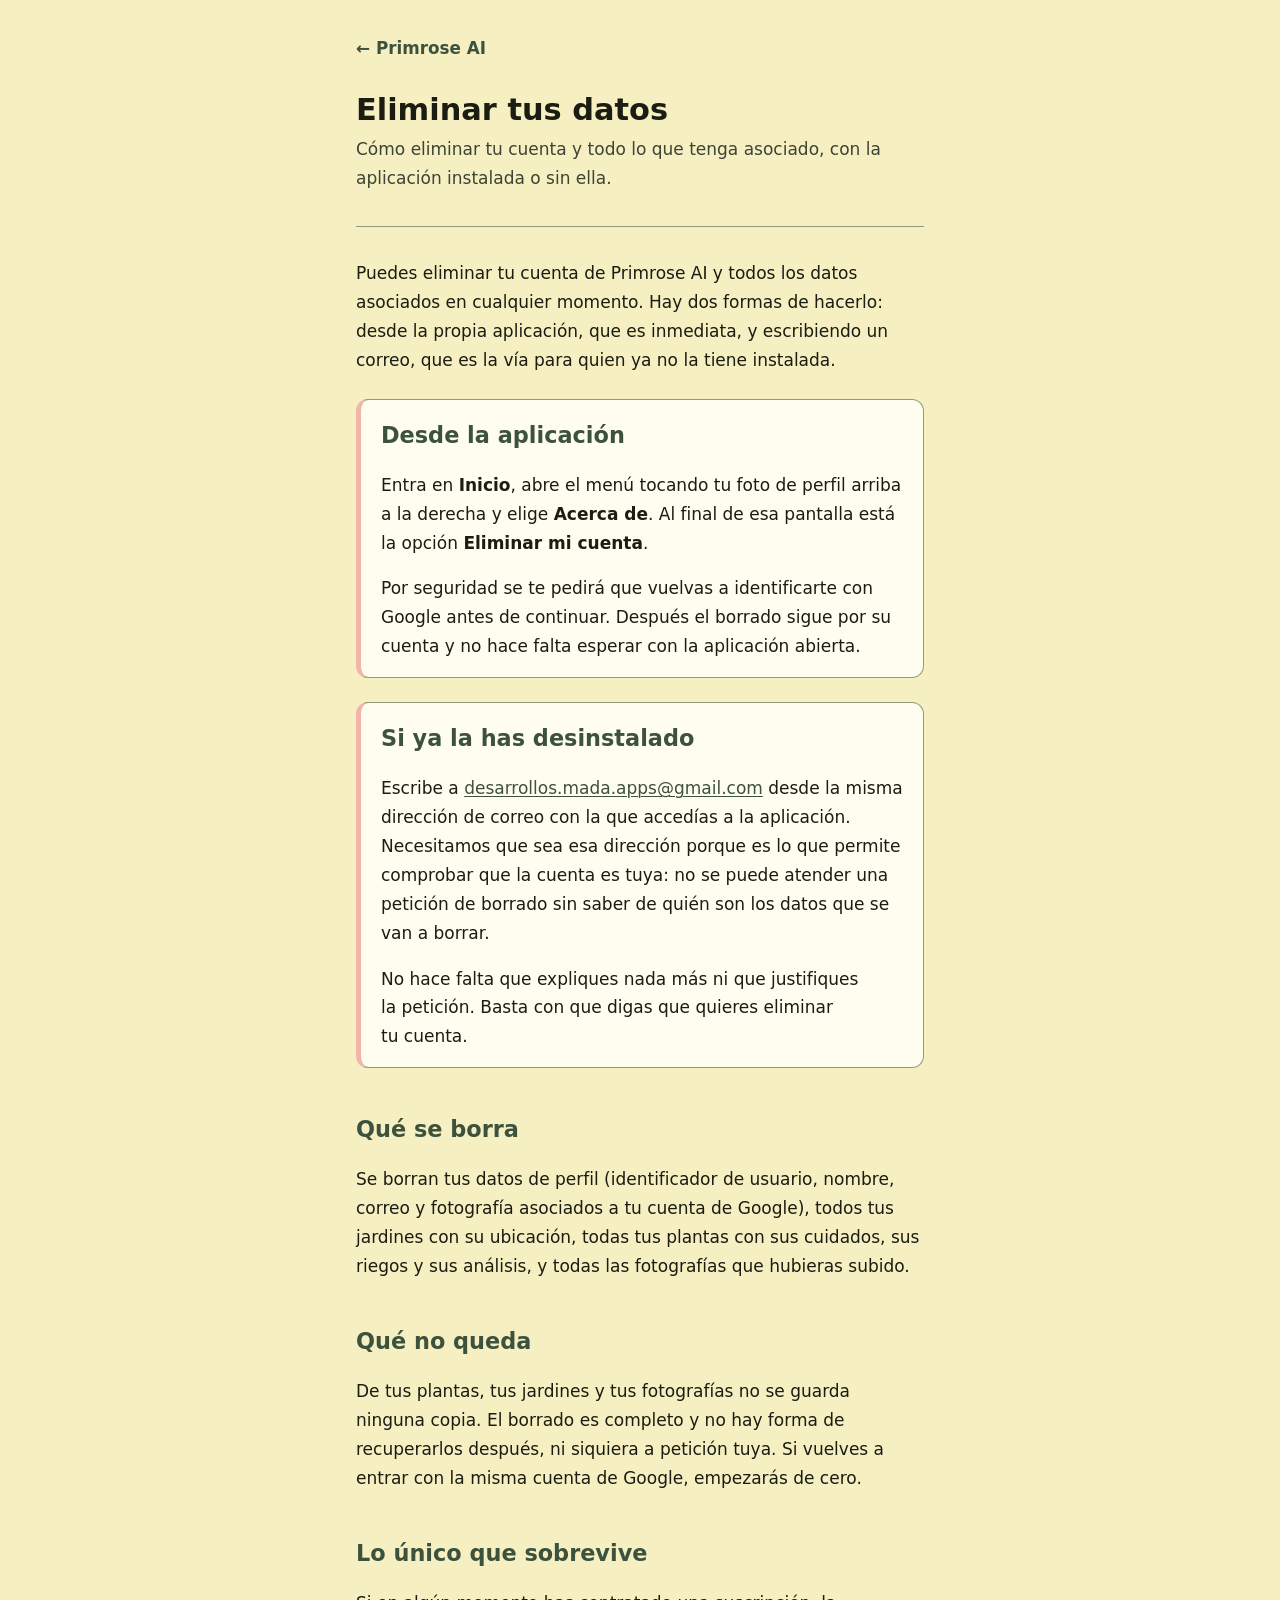
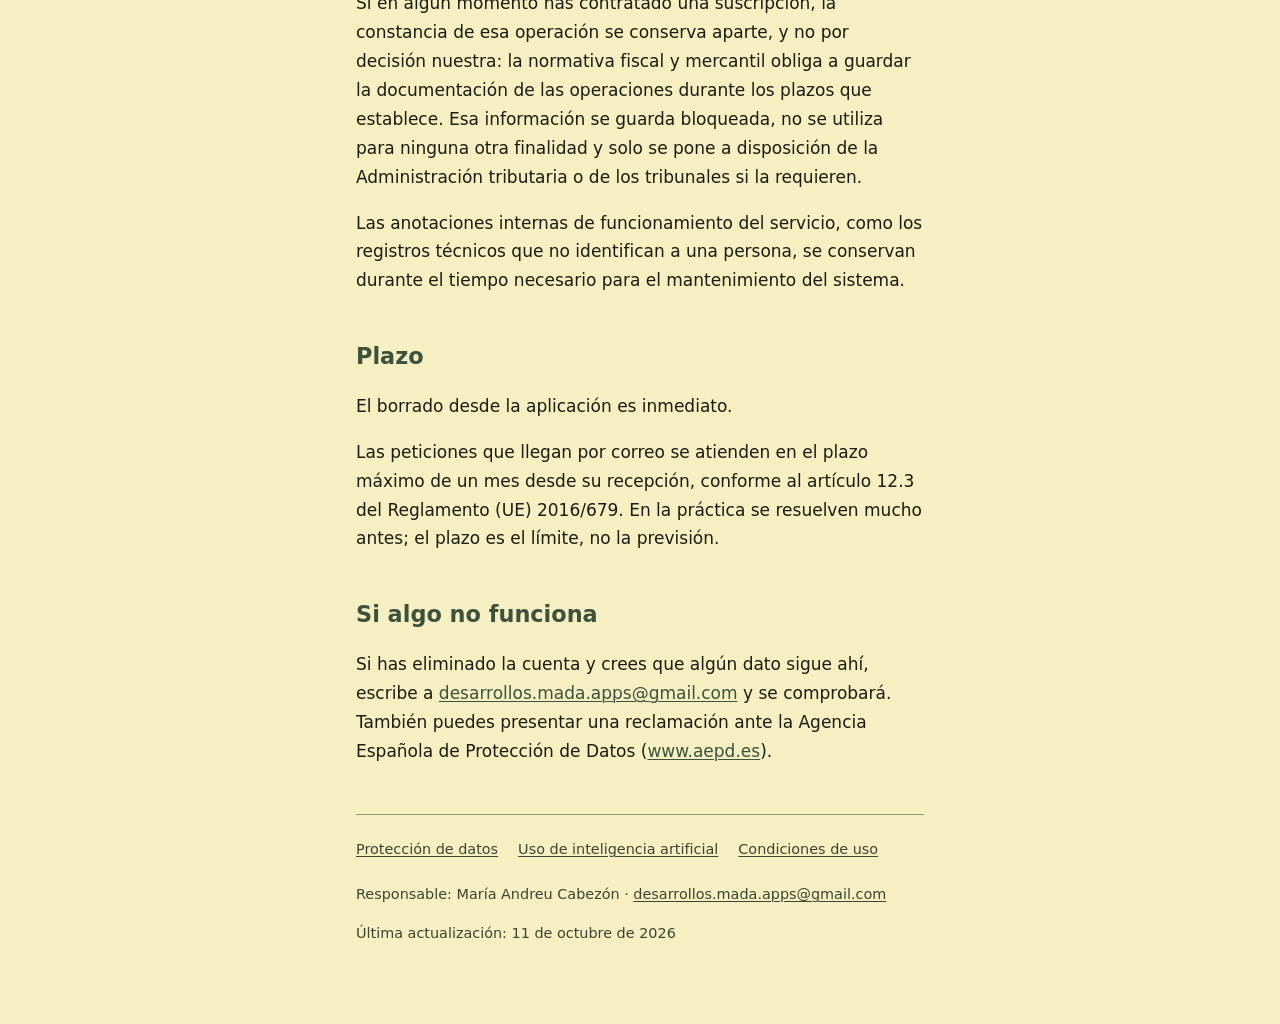
==== commit 73d84b8d: "Escribir el nombre con mayuscula: Primrose AI David, oct 2026. Sigue a la app (MyGarden 0b816ea): lo" ====
--- a/borrar-datos.html
+++ b/borrar-datos.html
@@ -3,33 +3,33 @@
   <head>
     <meta charset="utf-8" />
     <meta name="viewport" content="width=device-width, initial-scale=1" />
-    <title>Eliminar tus datos · primrose AI</title>
+    <title>Eliminar tus datos · Primrose AI</title>
     <meta name="description" content="Cómo eliminar tu cuenta y todo lo que tenga asociado, con la aplicación instalada o sin ella." />
     <meta name="theme-color" content="#f5efc2" media="(prefers-color-scheme: light)" />
     <meta name="theme-color" content="#10140f" media="(prefers-color-scheme: dark)" />
     <link rel="icon" href="icono.png" type="image/png" />
     <link rel="apple-touch-icon" href="icono.png" />
-    <meta property="og:site_name" content="primrose AI" />
+    <meta property="og:site_name" content="Primrose AI" />
     <meta property="og:type" content="website" />
     <meta property="og:locale" content="es_ES" />
-    <meta property="og:title" content="Eliminar tus datos · primrose AI" />
+    <meta property="og:title" content="Eliminar tus datos · Primrose AI" />
     <meta property="og:description" content="Cómo eliminar tu cuenta y todo lo que tenga asociado, con la aplicación instalada o sin ella." />
     <meta property="og:url" content="https://administracionmadaapps.github.io/MyGarden_web/borrar-datos.html" />
     <meta property="og:image" content="https://administracionmadaapps.github.io/MyGarden_web/logo.jpg" />
     <meta property="og:image:width" content="1024" />
     <meta property="og:image:height" content="806" />
-    <meta property="og:image:alt" content="primrose AI" />
+    <meta property="og:image:alt" content="Primrose AI" />
     <link rel="stylesheet" href="estilo.css" />
   </head>
   <body>
     <div class="envoltorio">
       <header>
-        <a class="marca" href="index.html">&larr; primrose AI</a>
+        <a class="marca" href="index.html">&larr; Primrose AI</a>
         <h1>Eliminar tus datos</h1>
         <p class="entradilla">Cómo eliminar tu cuenta y todo lo que tenga asociado, con la aplicación instalada o sin ella.</p>
       </header>
       <main>
-        <p>Puedes eliminar tu cuenta de primrose AI y todos los datos asociados en cualquier momento. Hay dos formas de hacerlo: desde la propia aplicación, que es inmediata, y escribiendo un correo, que es la vía para quien ya no la tiene instalada.</p>
+        <p>Puedes eliminar tu cuenta de Primrose AI y todos los datos asociados en cualquier momento. Hay dos formas de hacerlo: desde la propia aplicación, que es inmediata, y escribiendo un correo, que es la vía para quien ya no la tiene instalada.</p>
         <div class="destacado">
         <h2 id="desde-la-aplicacion">Desde la aplicación</h2>
         <p>Entra en <strong>Inicio</strong>, abre el menú tocando tu foto de perfil arriba a la derecha y elige <strong>Acerca de</strong>. Al final de esa pantalla está la opción <strong>Eliminar mi cuenta</strong>.</p>
@@ -65,7 +65,7 @@
           Responsable: María Andreu Cabezón &middot;
           <a href="mailto:desarrollos.mada.apps@gmail.com">desarrollos.mada.apps@gmail.com</a>
         </p>
-        <p>Última actualización: 10 de octubre de 2026</p>
+        <p>Última actualización: 11 de octubre de 2026</p>
       </footer>
     </div>
   </body>
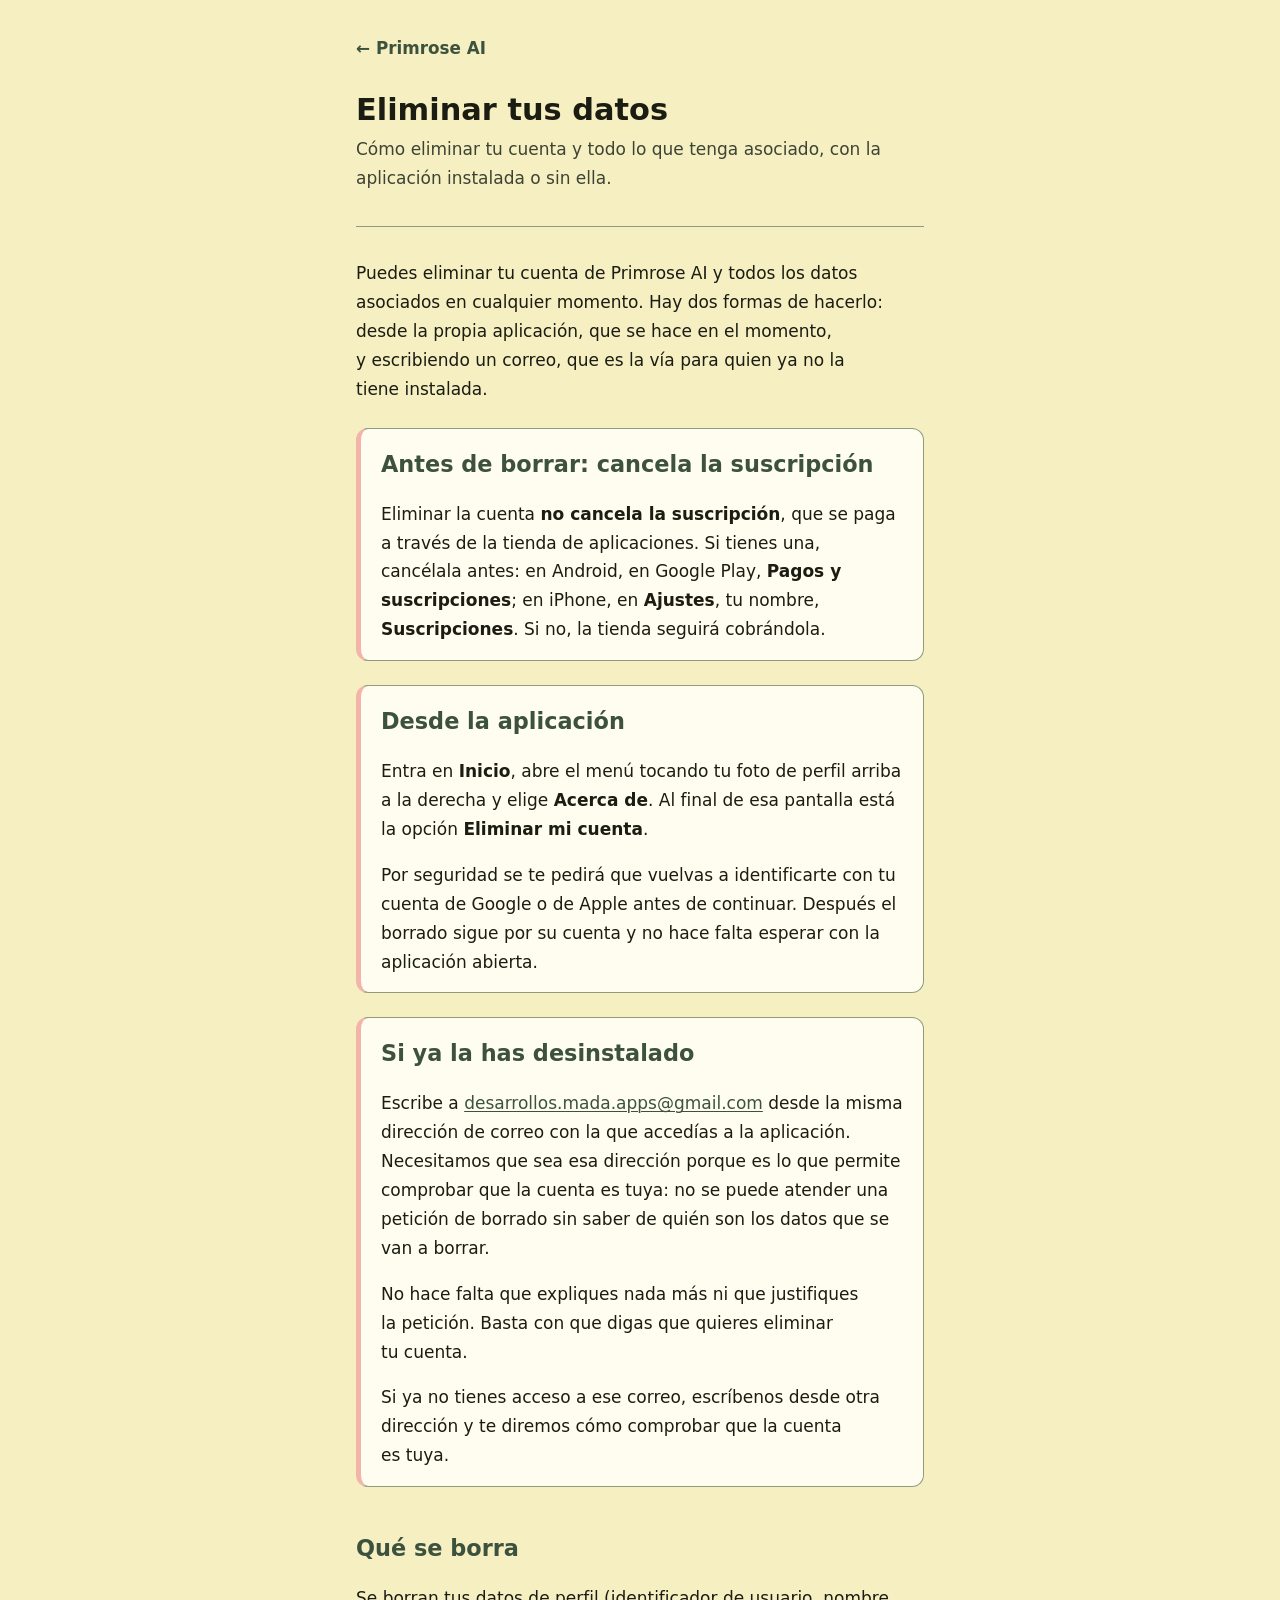
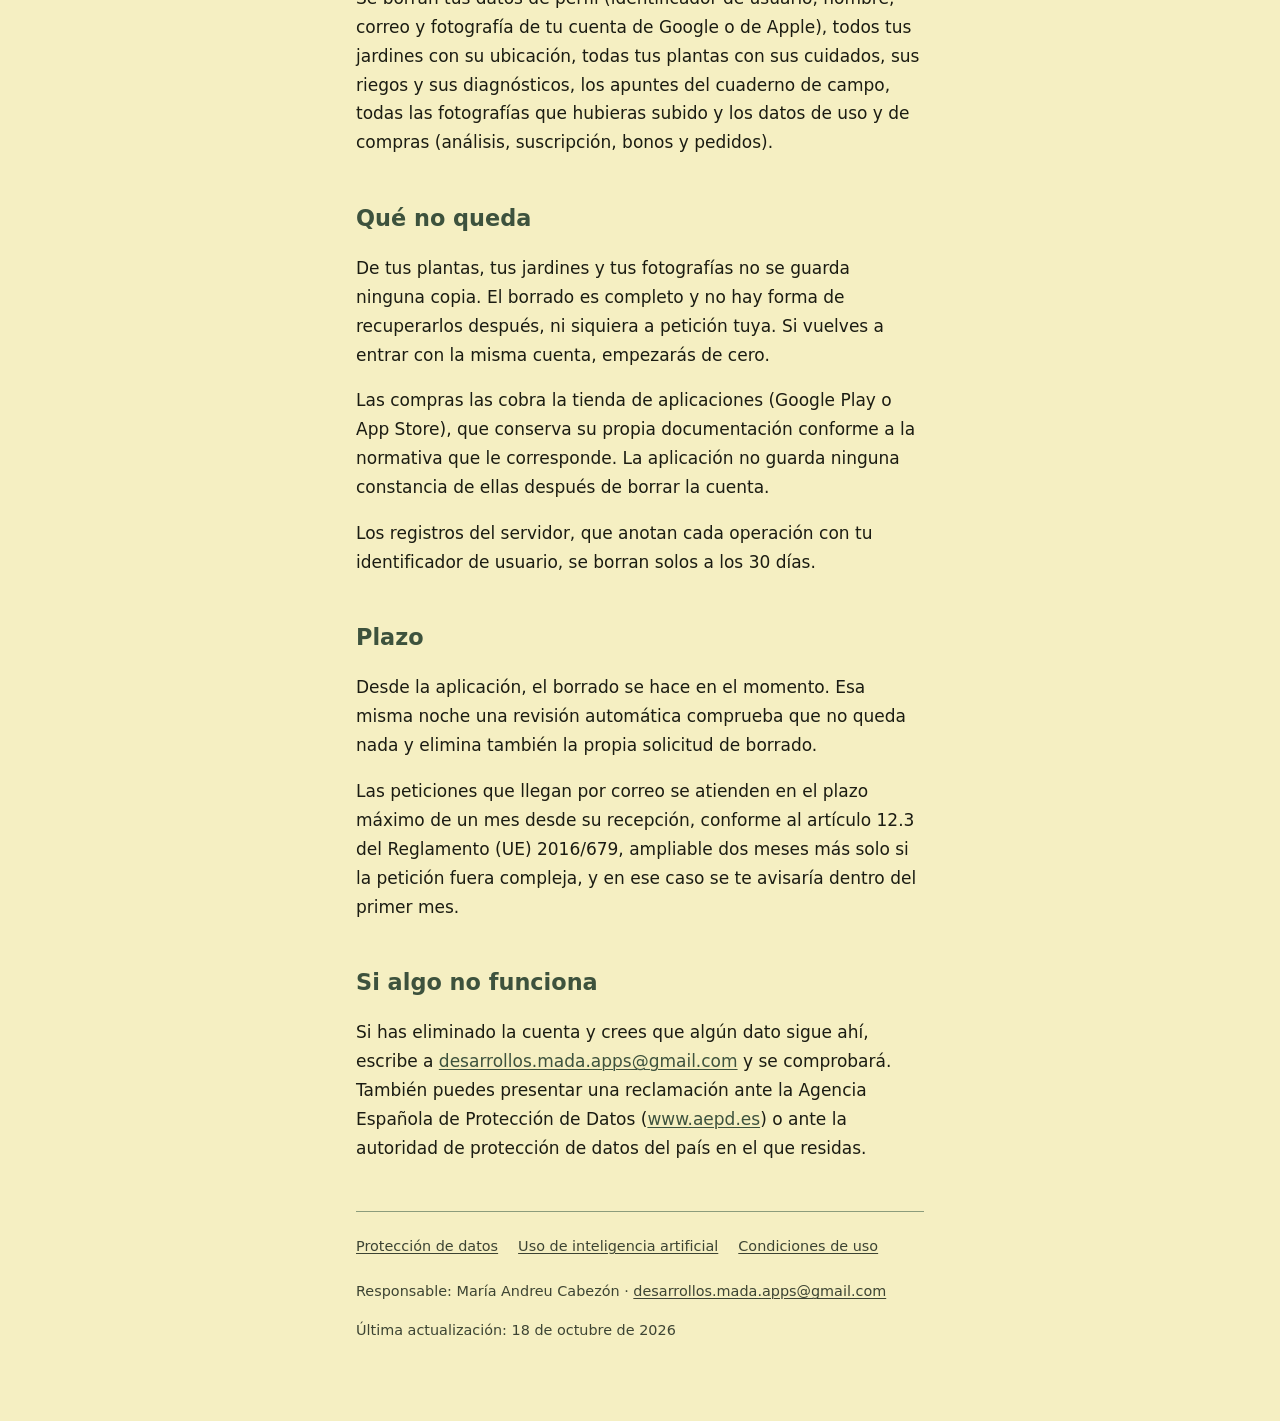
==== commit 2d82826d: "Regenerar la web con los textos legales para la UE y para iPhone - Borrar datos: aviso destacado de " ====
--- a/borrar-datos.html
+++ b/borrar-datos.html
@@ -29,29 +29,33 @@
         <p class="entradilla">Cómo eliminar tu cuenta y todo lo que tenga asociado, con la aplicación instalada o sin ella.</p>
       </header>
       <main>
-        <p>Puedes eliminar tu cuenta de Primrose AI y todos los datos asociados en cualquier momento. Hay dos formas de hacerlo: desde la propia aplicación, que es inmediata, y escribiendo un correo, que es la vía para quien ya no la tiene instalada.</p>
+        <p>Puedes eliminar tu cuenta de Primrose AI y todos los datos asociados en cualquier momento. Hay dos formas de hacerlo: desde la propia aplicación, que se hace en el momento, y escribiendo un correo, que es la vía para quien ya no la tiene instalada.</p>
+        <div class="destacado">
+        <h2 id="antes-de-borrar-cancela-la-suscripcion">Antes de borrar: cancela la suscripción</h2>
+        <p>Eliminar la cuenta <strong>no cancela la suscripción</strong>, que se paga a través de la tienda de aplicaciones. Si tienes una, cancélala antes: en Android, en Google Play, <strong>Pagos y suscripciones</strong>; en iPhone, en <strong>Ajustes</strong>, tu nombre, <strong>Suscripciones</strong>. Si no, la tienda seguirá cobrándola.</p>
+        </div>
         <div class="destacado">
         <h2 id="desde-la-aplicacion">Desde la aplicación</h2>
         <p>Entra en <strong>Inicio</strong>, abre el menú tocando tu foto de perfil arriba a la derecha y elige <strong>Acerca de</strong>. Al final de esa pantalla está la opción <strong>Eliminar mi cuenta</strong>.</p>
-        <p>Por seguridad se te pedirá que vuelvas a identificarte con Google antes de continuar. Después el borrado sigue por su cuenta y no hace falta esperar con la aplicación abierta.</p>
+        <p>Por seguridad se te pedirá que vuelvas a identificarte con tu cuenta de Google o de Apple antes de continuar. Después el borrado sigue por su cuenta y no hace falta esperar con la aplicación abierta.</p>
         </div>
         <div class="destacado">
         <h2 id="si-ya-la-has-desinstalado">Si ya la has desinstalado</h2>
         <p>Escribe a <a href="mailto:desarrollos.mada.apps@gmail.com?subject=Eliminar%20mi%20cuenta">desarrollos.mada.apps@gmail.com</a> desde la misma dirección de correo con la que accedías a la aplicación. Necesitamos que sea esa dirección porque es lo que permite comprobar que la cuenta es tuya: no se puede atender una petición de borrado sin saber de quién son los datos que se van a borrar.</p>
         <p>No hace falta que expliques nada más ni que justifiques la petición. Basta con que digas que quieres eliminar tu cuenta.</p>
+        <p>Si ya no tienes acceso a ese correo, escríbenos desde otra dirección y te diremos cómo comprobar que la cuenta es tuya.</p>
         </div>
         <h2 id="que-se-borra">Qué se borra</h2>
-        <p>Se borran tus datos de perfil (identificador de usuario, nombre, correo y fotografía asociados a tu cuenta de Google), todos tus jardines con su ubicación, todas tus plantas con sus cuidados, sus riegos y sus análisis, y todas las fotografías que hubieras subido.</p>
+        <p>Se borran tus datos de perfil (identificador de usuario, nombre, correo y fotografía de tu cuenta de Google o de Apple), todos tus jardines con su ubicación, todas tus plantas con sus cuidados, sus riegos y sus diagnósticos, los apuntes del cuaderno de campo, todas las fotografías que hubieras subido y los datos de uso y de compras (análisis, suscripción, bonos y pedidos).</p>
         <h2 id="que-no-queda">Qué no queda</h2>
-        <p>De tus plantas, tus jardines y tus fotografías no se guarda ninguna copia. El borrado es completo y no hay forma de recuperarlos después, ni siquiera a petición tuya. Si vuelves a entrar con la misma cuenta de Google, empezarás de cero.</p>
-        <h2 id="lo-unico-que-sobrevive">Lo único que sobrevive</h2>
-        <p>Si en algún momento has contratado una suscripción, la constancia de esa operación se conserva aparte, y no por decisión nuestra: la normativa fiscal y mercantil obliga a guardar la documentación de las operaciones durante los plazos que establece. Esa información se guarda bloqueada, no se utiliza para ninguna otra finalidad y solo se pone a disposición de la Administración tributaria o de los tribunales si la requieren.</p>
-        <p>Las anotaciones internas de funcionamiento del servicio, como los registros técnicos que no identifican a una persona, se conservan durante el tiempo necesario para el mantenimiento del sistema.</p>
+        <p>De tus plantas, tus jardines y tus fotografías no se guarda ninguna copia. El borrado es completo y no hay forma de recuperarlos después, ni siquiera a petición tuya. Si vuelves a entrar con la misma cuenta, empezarás de cero.</p>
+        <p>Las compras las cobra la tienda de aplicaciones (Google Play o App Store), que conserva su propia documentación conforme a la normativa que le corresponde. La aplicación no guarda ninguna constancia de ellas después de borrar la cuenta.</p>
+        <p>Los registros del servidor, que anotan cada operación con tu identificador de usuario, se borran solos a los 30 días.</p>
         <h2 id="plazo">Plazo</h2>
-        <p>El borrado desde la aplicación es inmediato.</p>
-        <p>Las peticiones que llegan por correo se atienden en el plazo máximo de un mes desde su recepción, conforme al artículo 12.3 del Reglamento (UE) 2016/679. En la práctica se resuelven mucho antes; el plazo es el límite, no la previsión.</p>
+        <p>Desde la aplicación, el borrado se hace en el momento. Esa misma noche una revisión automática comprueba que no queda nada y elimina también la propia solicitud de borrado.</p>
+        <p>Las peticiones que llegan por correo se atienden en el plazo máximo de un mes desde su recepción, conforme al artículo 12.3 del Reglamento (UE) 2016/679, ampliable dos meses más solo si la petición fuera compleja, y en ese caso se te avisaría dentro del primer mes.</p>
         <h2 id="si-algo-no-funciona">Si algo no funciona</h2>
-        <p>Si has eliminado la cuenta y crees que algún dato sigue ahí, escribe a <a href="mailto:desarrollos.mada.apps@gmail.com">desarrollos.mada.apps@gmail.com</a> y se comprobará. También puedes presentar una reclamación ante la Agencia Española de Protección de Datos (<a href="https://www.aepd.es" rel="noopener">www.aepd.es</a>).</p>
+        <p>Si has eliminado la cuenta y crees que algún dato sigue ahí, escribe a <a href="mailto:desarrollos.mada.apps@gmail.com">desarrollos.mada.apps@gmail.com</a> y se comprobará. También puedes presentar una reclamación ante la Agencia Española de Protección de Datos (<a href="https://www.aepd.es" rel="noopener">www.aepd.es</a>) o ante la autoridad de protección de datos del país en el que residas.</p>
       </main>
       <footer>
         <nav aria-label="Otras páginas">
@@ -65,7 +69,7 @@
           Responsable: María Andreu Cabezón &middot;
           <a href="mailto:desarrollos.mada.apps@gmail.com">desarrollos.mada.apps@gmail.com</a>
         </p>
-        <p>Última actualización: 11 de octubre de 2026</p>
+        <p>Última actualización: 18 de octubre de 2026</p>
       </footer>
     </div>
   </body>
